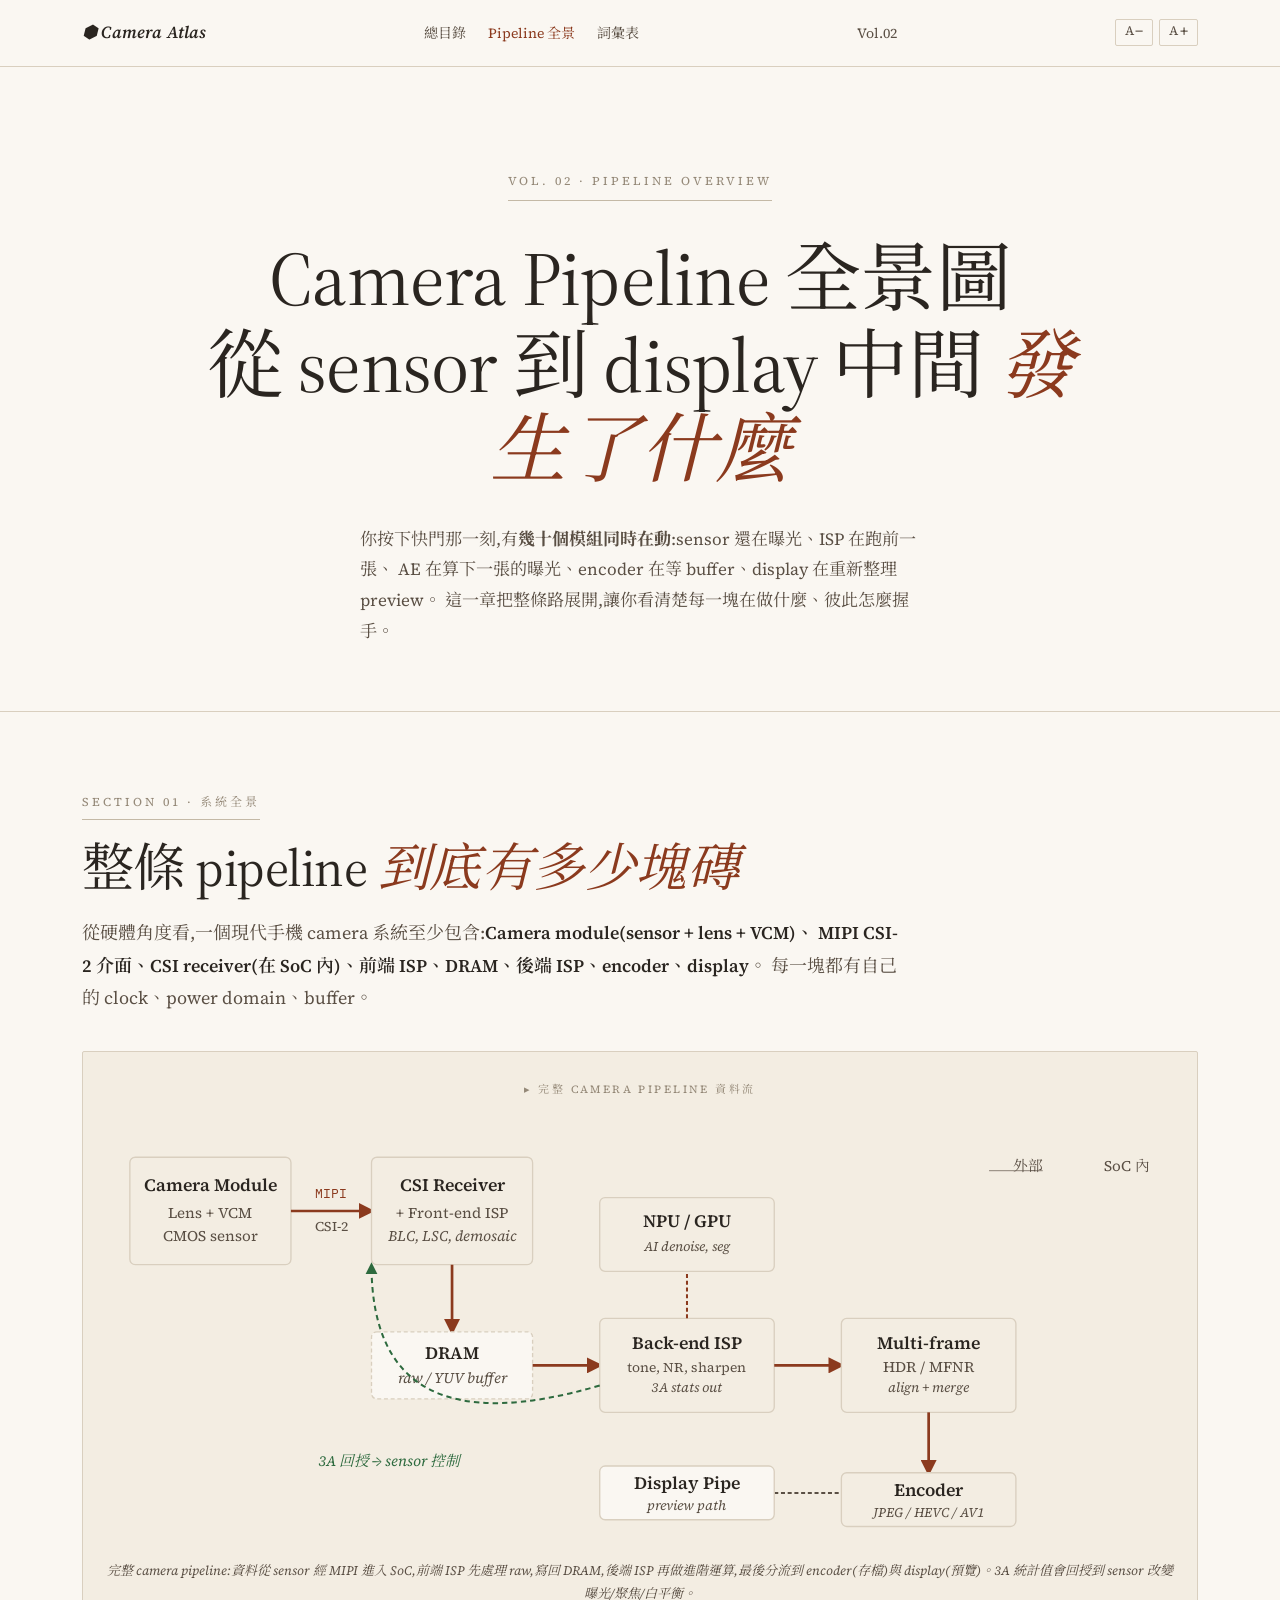
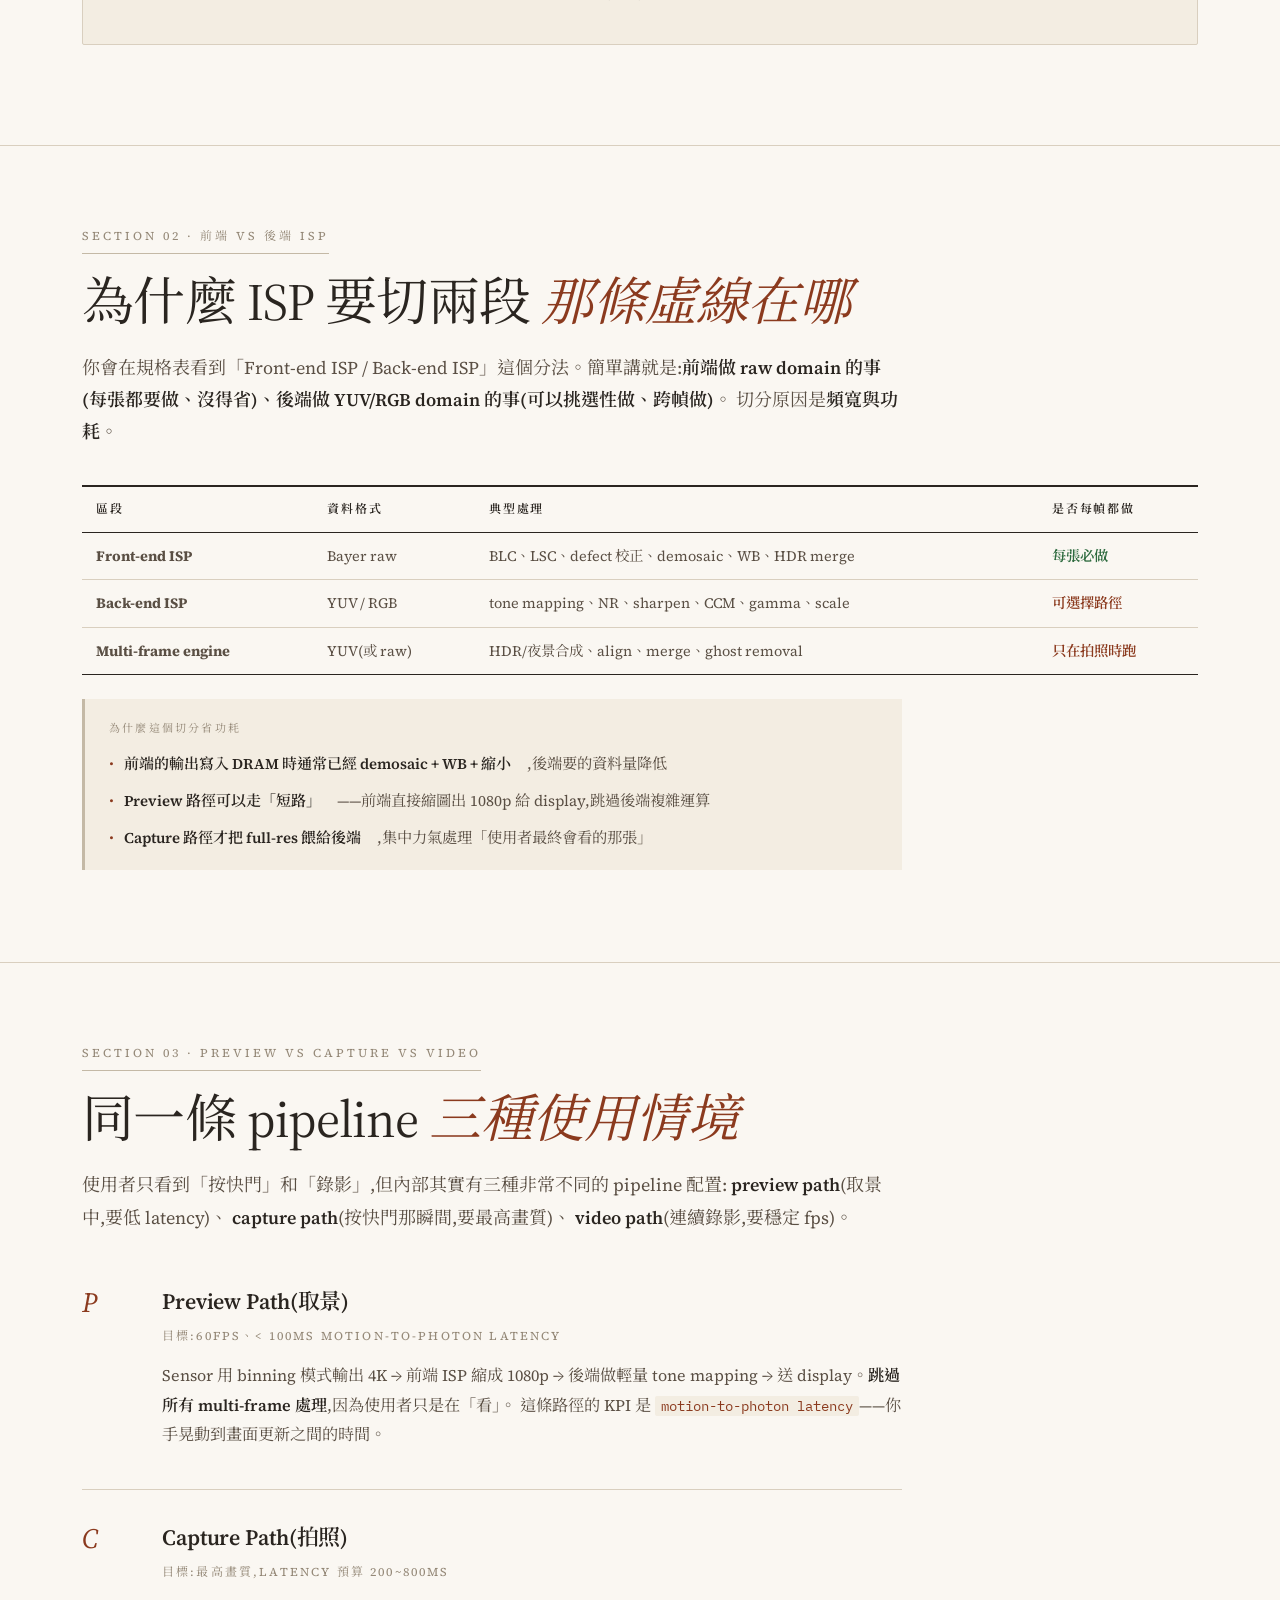
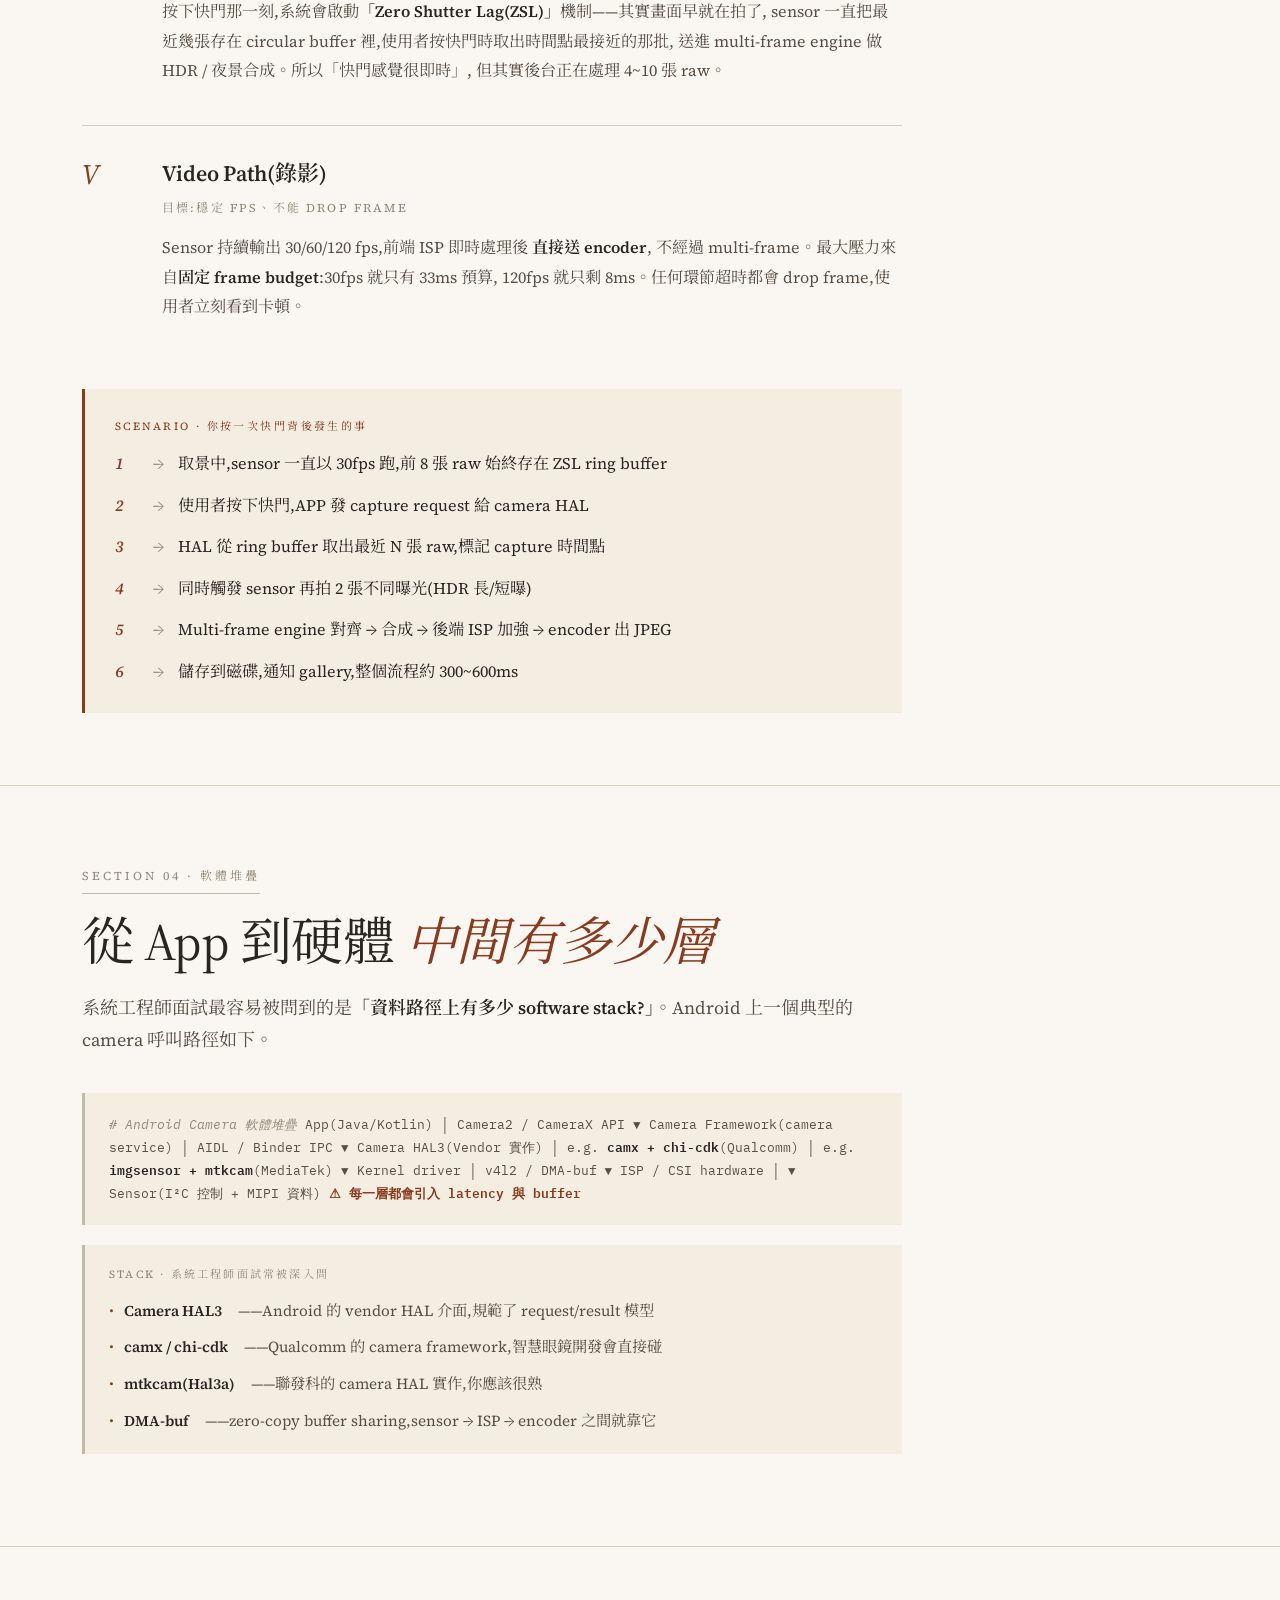
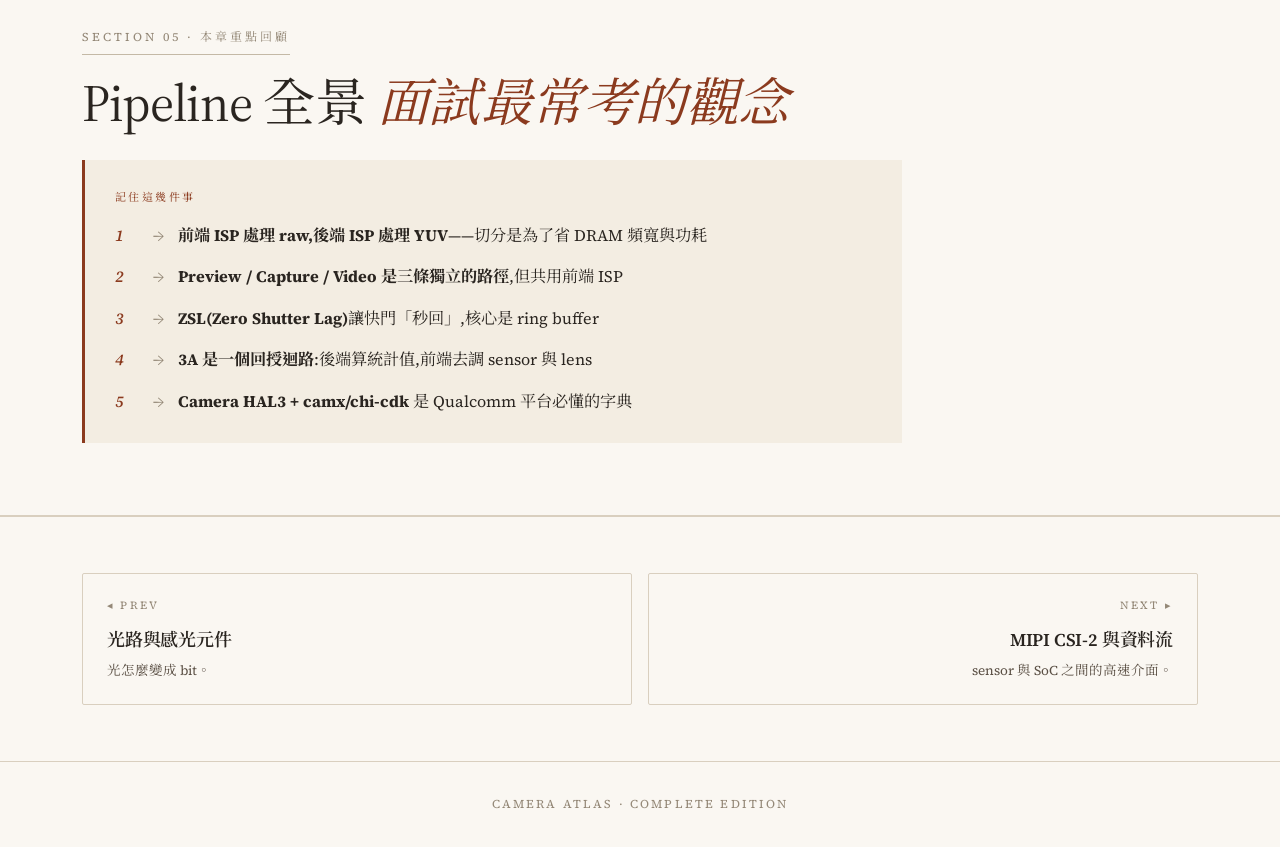
==== ch02-pipeline-overview.html @ 91dc0cac "Initial commit: Camera Atlas — ISP pipeline learning site" ====
<!DOCTYPE html>
<html lang="zh-Hant">
<head>
<meta charset="UTF-8">
<meta name="viewport" content="width=device-width, initial-scale=1.0">
<title>Camera Pipeline 全景圖 — Camera Atlas</title>
<link rel="preconnect" href="https://fonts.googleapis.com">
<link rel="preconnect" href="https://fonts.gstatic.com" crossorigin>
<link href="https://fonts.googleapis.com/css2?family=Source+Serif+4:ital,opsz,wght@0,8..60,400;0,8..60,600;0,8..60,700;1,8..60,400;1,8..60,600&family=Noto+Serif+TC:wght@400;500;700&family=IBM+Plex+Mono:wght@400;500&display=swap" rel="stylesheet">
<script>(function(){try{var s=parseInt(localStorage.getItem('webatlas_text_size'),10);var a=[15,16,17,18,19,20,22,24];if(!isNaN(s)&&s>=0&&s<a.length){document.documentElement.style.setProperty('--reader-fz',a[s]+'px');}}catch(e){}})();</script>
<link rel="stylesheet" href="style.css">
<script defer src="reader.js"></script>
</head>
<body>

<header class="top-bar">
  <div class="container">
    <div class="top-bar-inner">
      <a href="index.html" class="logo">⬢ Camera Atlas</a>
      <nav>
        <a href="index.html">總目錄</a>
        <a href="ch02-pipeline-overview.html" class="active">Pipeline 全景</a>
        <a href="glossary.html">詞彙表</a>
      </nav>
      <span>Vol.02</span>
      <div class="font-control" role="group" aria-label="字體大小">
        <button type="button" class="fz-btn" data-action="dec" aria-label="縮小字體">A<span class="fz-sym">−</span></button>
        <button type="button" class="fz-btn" data-action="inc" aria-label="放大字體">A<span class="fz-sym">+</span></button>
      </div>
    </div>
  </div>
</header>

<section class="hero">
  <div class="container">
    <div class="kicker">
      <span class="dot"></span>
      Vol. 02 · Pipeline Overview
    </div>
    <h1>Camera Pipeline 全景圖<br>從 sensor 到 display 中間 <em>發生了什麼</em></h1>
    <p class="hero-sub">
      你按下快門那一刻,有<strong>幾十個模組同時在動</strong>:sensor 還在曝光、ISP 在跑前一張、
      AE 在算下一張的曝光、encoder 在等 buffer、display 在重新整理 preview。
      這一章把整條路展開,讓你看清楚每一塊在做什麼、彼此怎麼握手。
    </p>
  </div>
</section>

<section class="section">
  <div class="container">
    <div class="section-tag">Section 01 · 系統全景</div>
    <h2>整條 pipeline <em>到底有多少塊磚</em></h2>
    <p class="lead">
      從硬體角度看,一個現代手機 camera 系統至少包含:<strong>Camera module(sensor + lens + VCM)、
      MIPI CSI-2 介面、CSI receiver(在 SoC 內)、前端 ISP、DRAM、後端 ISP、encoder、display</strong>。
      每一塊都有自己的 clock、power domain、buffer。
    </p>

    <div class="diagram">
      <div class="diagram-title">▸ 完整 camera pipeline 資料流</div>
      <svg viewBox="0 0 800 320" xmlns="http://www.w3.org/2000/svg">
        <!-- Camera module -->
        <rect x="20" y="30" width="120" height="80" rx="4" fill="#f3ede2" stroke="#d9cfbf"/>
        <text x="80" y="55" fill="#2a2520" font-family="Source Serif 4" font-size="13" font-weight="600" text-anchor="middle">Camera Module</text>
        <text x="80" y="75" fill="#5a4f44" font-family="Source Serif 4" font-size="11" text-anchor="middle">Lens + VCM</text>
        <text x="80" y="92" fill="#5a4f44" font-family="Source Serif 4" font-size="11" text-anchor="middle">CMOS sensor</text>

        <!-- MIPI CSI-2 -->
        <line x1="140" y1="70" x2="200" y2="70" stroke="#8b3a1e" stroke-width="2" marker-end="url(#arr)"/>
        <text x="170" y="60" fill="#8b3a1e" font-family="IBM Plex Mono" font-size="10" text-anchor="middle">MIPI</text>
        <text x="170" y="85" fill="#5a4f44" font-family="Source Serif 4" font-size="10" text-anchor="middle">CSI-2</text>

        <!-- SoC frontend -->
        <rect x="200" y="30" width="120" height="80" rx="4" fill="#f3ede2" stroke="#d9cfbf"/>
        <text x="260" y="55" fill="#2a2520" font-family="Source Serif 4" font-size="13" font-weight="600" text-anchor="middle">CSI Receiver</text>
        <text x="260" y="75" fill="#5a4f44" font-family="Source Serif 4" font-size="11" text-anchor="middle">+ Front-end ISP</text>
        <text x="260" y="92" fill="#5a4f44" font-family="Source Serif 4" font-size="11" font-style="italic" text-anchor="middle">BLC, LSC, demosaic</text>

        <!-- DRAM -->
        <line x1="260" y1="110" x2="260" y2="160" stroke="#8b3a1e" stroke-width="2" marker-end="url(#arr)"/>
        <rect x="200" y="160" width="120" height="50" rx="4" fill="#faf7f2" stroke="#d9cfbf" stroke-dasharray="3,2"/>
        <text x="260" y="180" fill="#2a2520" font-family="Source Serif 4" font-size="13" font-weight="600" text-anchor="middle">DRAM</text>
        <text x="260" y="198" fill="#5a4f44" font-family="Source Serif 4" font-size="11" font-style="italic" text-anchor="middle">raw / YUV buffer</text>

        <!-- Back-end ISP -->
        <line x1="320" y1="185" x2="370" y2="185" stroke="#8b3a1e" stroke-width="2" marker-end="url(#arr)"/>
        <rect x="370" y="150" width="130" height="70" rx="4" fill="#f3ede2" stroke="#d9cfbf"/>
        <text x="435" y="173" fill="#2a2520" font-family="Source Serif 4" font-size="13" font-weight="600" text-anchor="middle">Back-end ISP</text>
        <text x="435" y="190" fill="#5a4f44" font-family="Source Serif 4" font-size="10" text-anchor="middle">tone, NR, sharpen</text>
        <text x="435" y="205" fill="#5a4f44" font-family="Source Serif 4" font-size="10" font-style="italic" text-anchor="middle">3A stats out</text>

        <!-- NPU -->
        <line x1="435" y1="150" x2="435" y2="115" stroke="#8b3a1e" stroke-width="1.5" stroke-dasharray="3,2"/>
        <rect x="370" y="60" width="130" height="55" rx="4" fill="#f3ede2" stroke="#d9cfbf"/>
        <text x="435" y="82" fill="#2a2520" font-family="Source Serif 4" font-size="13" font-weight="600" text-anchor="middle">NPU / GPU</text>
        <text x="435" y="100" fill="#5a4f44" font-family="Source Serif 4" font-size="10" font-style="italic" text-anchor="middle">AI denoise, seg</text>

        <!-- Multi-frame engine -->
        <line x1="500" y1="185" x2="550" y2="185" stroke="#8b3a1e" stroke-width="2" marker-end="url(#arr)"/>
        <rect x="550" y="150" width="130" height="70" rx="4" fill="#f3ede2" stroke="#d9cfbf"/>
        <text x="615" y="173" fill="#2a2520" font-family="Source Serif 4" font-size="13" font-weight="600" text-anchor="middle">Multi-frame</text>
        <text x="615" y="190" fill="#5a4f44" font-family="Source Serif 4" font-size="11" text-anchor="middle">HDR / MFNR</text>
        <text x="615" y="205" fill="#5a4f44" font-family="Source Serif 4" font-size="10" font-style="italic" text-anchor="middle">align + merge</text>

        <!-- Encoder -->
        <line x1="615" y1="220" x2="615" y2="265" stroke="#8b3a1e" stroke-width="2" marker-end="url(#arr)"/>
        <rect x="550" y="265" width="130" height="40" rx="4" fill="#f3ede2" stroke="#d9cfbf"/>
        <text x="615" y="282" fill="#2a2520" font-family="Source Serif 4" font-size="13" font-weight="600" text-anchor="middle">Encoder</text>
        <text x="615" y="298" fill="#5a4f44" font-family="Source Serif 4" font-size="10" font-style="italic" text-anchor="middle">JPEG / HEVC / AV1</text>

        <!-- Display -->
        <line x1="500" y1="280" x2="550" y2="280" stroke="#5a4f44" stroke-width="1.5" stroke-dasharray="3,2"/>
        <rect x="370" y="260" width="130" height="40" rx="4" fill="#faf7f2" stroke="#d9cfbf"/>
        <text x="435" y="277" fill="#2a2520" font-family="Source Serif 4" font-size="13" font-weight="600" text-anchor="middle">Display Pipe</text>
        <text x="435" y="293" fill="#5a4f44" font-family="Source Serif 4" font-size="10" font-style="italic" text-anchor="middle">preview path</text>

        <!-- 3A loop back -->
        <path d="M370 200 Q200 250 200 110" stroke="#2d6a3e" stroke-width="1.5" fill="none" stroke-dasharray="4,3" marker-end="url(#arr-g)"/>
        <text x="160" y="260" fill="#2d6a3e" font-family="Source Serif 4" font-size="11" font-style="italic">3A 回授 → sensor 控制</text>

        <text x="700" y="40" fill="#5a4f44" font-family="Source Serif 4" font-size="11" text-anchor="end">外部</text>
        <line x1="660" y1="40" x2="700" y2="40" stroke="#5a4f44" stroke-width="0.5"/>
        <text x="780" y="40" fill="#5a4f44" font-family="Source Serif 4" font-size="11" text-anchor="end">SoC 內</text>

        <defs>
          <marker id="arr" viewBox="0 0 10 10" refX="8" refY="5" markerWidth="6" markerHeight="6" orient="auto">
            <path d="M0,0 L10,5 L0,10 z" fill="#8b3a1e"/>
          </marker>
          <marker id="arr-g" viewBox="0 0 10 10" refX="8" refY="5" markerWidth="6" markerHeight="6" orient="auto">
            <path d="M0,0 L10,5 L0,10 z" fill="#2d6a3e"/>
          </marker>
        </defs>
      </svg>
      <p class="diagram-caption">完整 camera pipeline:資料從 sensor 經 MIPI 進入 SoC,前端 ISP 先處理 raw,寫回 DRAM,後端 ISP 再做進階運算,最後分流到 encoder(存檔)與 display(預覽)。3A 統計值會回授到 sensor 改變曝光/聚焦/白平衡。</p>
    </div>
  </div>
</section>

<section class="section">
  <div class="container">
    <div class="section-tag">Section 02 · 前端 vs 後端 ISP</div>
    <h2>為什麼 ISP 要切兩段 <em>那條虛線在哪</em></h2>
    <p class="lead">
      你會在規格表看到「Front-end ISP / Back-end ISP」這個分法。簡單講就是:<strong>前端做 raw domain
      的事(每張都要做、沒得省)、後端做 YUV/RGB domain 的事(可以挑選性做、跨幀做)</strong>。
      切分原因是<strong>頻寬與功耗</strong>。
    </p>

    <table class="compare-table">
      <thead>
        <tr>
          <th>區段</th>
          <th>資料格式</th>
          <th>典型處理</th>
          <th>是否每幀都做</th>
        </tr>
      </thead>
      <tbody>
        <tr>
          <td><strong>Front-end ISP</strong></td>
          <td>Bayer raw</td>
          <td>BLC、LSC、defect 校正、demosaic、WB、HDR merge</td>
          <td class="yes">每張必做</td>
        </tr>
        <tr>
          <td><strong>Back-end ISP</strong></td>
          <td>YUV / RGB</td>
          <td>tone mapping、NR、sharpen、CCM、gamma、scale</td>
          <td class="no">可選擇路徑</td>
        </tr>
        <tr>
          <td><strong>Multi-frame engine</strong></td>
          <td>YUV(或 raw)</td>
          <td>HDR/夜景合成、align、merge、ghost removal</td>
          <td class="no">只在拍照時跑</td>
        </tr>
      </tbody>
    </table>

    <div class="tech-callout">
      <div class="ct-label">為什麼這個切分省功耗</div>
      <ul>
        <li><strong>前端的輸出寫入 DRAM 時通常已經 demosaic + WB + 縮小</strong>,後端要的資料量降低</li>
        <li><strong>Preview 路徑可以走「短路」</strong>——前端直接縮圖出 1080p 給 display,跳過後端複雜運算</li>
        <li><strong>Capture 路徑才把 full-res 餵給後端</strong>,集中力氣處理「使用者最終會看的那張」</li>
      </ul>
    </div>
  </div>
</section>

<section class="section">
  <div class="container">
    <div class="section-tag">Section 03 · Preview vs Capture vs Video</div>
    <h2>同一條 pipeline <em>三種使用情境</em></h2>
    <p class="lead">
      使用者只看到「按快門」和「錄影」,但內部其實有三種非常不同的 pipeline 配置:
      <strong>preview path</strong>(取景中,要低 latency)、
      <strong>capture path</strong>(按快門那瞬間,要最高畫質)、
      <strong>video path</strong>(連續錄影,要穩定 fps)。
    </p>

    <div class="steps">
      <div class="step">
        <div class="step-marker">P</div>
        <div class="step-content">
          <h3>Preview Path(取景)</h3>
          <div class="step-sub">目標:60fps、&lt; 100ms motion-to-photon latency</div>
          <p>
            Sensor 用 binning 模式輸出 4K → 前端 ISP 縮成 1080p → 後端做輕量 tone mapping →
            送 display。<strong>跳過所有 multi-frame 處理</strong>,因為使用者只是在「看」。
            這條路徑的 KPI 是 <code>motion-to-photon latency</code>——你手晃動到畫面更新之間的時間。
          </p>
        </div>
      </div>

      <div class="step">
        <div class="step-marker">C</div>
        <div class="step-content">
          <h3>Capture Path(拍照)</h3>
          <div class="step-sub">目標:最高畫質,latency 預算 200~800ms</div>
          <p>
            按下快門那一刻,系統會啟動<strong>「Zero Shutter Lag(ZSL)」</strong>機制——其實畫面早就在拍了,
            sensor 一直把最近幾張存在 circular buffer 裡,使用者按快門時取出時間點最接近的那批,
            送進 multi-frame engine 做 HDR / 夜景合成。所以「快門感覺很即時」,
            但其實後台正在處理 4~10 張 raw。
          </p>
        </div>
      </div>

      <div class="step">
        <div class="step-marker">V</div>
        <div class="step-content">
          <h3>Video Path(錄影)</h3>
          <div class="step-sub">目標:穩定 fps、不能 drop frame</div>
          <p>
            Sensor 持續輸出 30/60/120 fps,前端 ISP 即時處理後 <strong>直接送 encoder</strong>,
            不經過 multi-frame。最大壓力來自<strong>固定 frame budget</strong>:30fps 就只有 33ms 預算,
            120fps 就只剩 8ms。任何環節超時都會 drop frame,使用者立刻看到卡頓。
          </p>
        </div>
      </div>
    </div>

    <div class="scenario-card">
      <div class="label">Scenario · 你按一次快門背後發生的事</div>
      <div class="actions">
        <div class="action-line">
          <span class="num">1</span>
          <span class="arrow">→</span>
          <span>取景中,sensor 一直以 30fps 跑,前 8 張 raw 始終存在 ZSL ring buffer</span>
        </div>
        <div class="action-line">
          <span class="num">2</span>
          <span class="arrow">→</span>
          <span>使用者按下快門,APP 發 capture request 給 camera HAL</span>
        </div>
        <div class="action-line">
          <span class="num">3</span>
          <span class="arrow">→</span>
          <span>HAL 從 ring buffer 取出最近 N 張 raw,標記 capture 時間點</span>
        </div>
        <div class="action-line">
          <span class="num">4</span>
          <span class="arrow">→</span>
          <span>同時觸發 sensor 再拍 2 張不同曝光(HDR 長/短曝)</span>
        </div>
        <div class="action-line">
          <span class="num">5</span>
          <span class="arrow">→</span>
          <span>Multi-frame engine 對齊 → 合成 → 後端 ISP 加強 → encoder 出 JPEG</span>
        </div>
        <div class="action-line">
          <span class="num">6</span>
          <span class="arrow">→</span>
          <span>儲存到磁碟,通知 gallery,整個流程約 300~600ms</span>
        </div>
      </div>
    </div>
  </div>
</section>

<section class="section">
  <div class="container">
    <div class="section-tag">Section 04 · 軟體堆疊</div>
    <h2>從 App 到硬體 <em>中間有多少層</em></h2>
    <p class="lead">
      系統工程師面試最容易被問到的是<strong>「資料路徑上有多少 software stack?」</strong>。Android 上一個典型的 camera 呼叫路徑如下。
    </p>

    <div class="flow-illustration">
<span class="comment"># Android Camera 軟體堆疊</span>

  App(Java/Kotlin)
   │  Camera2 / CameraX API
   ▼
  Camera Framework(camera service)
   │  AIDL / Binder IPC
   ▼
  Camera HAL3(Vendor 實作)
   │  e.g. <span class="key">camx + chi-cdk</span>(Qualcomm)
   │  e.g. <span class="key">imgsensor + mtkcam</span>(MediaTek)
   ▼
  Kernel driver
   │  v4l2 / DMA-buf
   ▼
  ISP / CSI hardware
   │
   ▼
  Sensor(I²C 控制 + MIPI 資料)
   <span class="warn">⚠ 每一層都會引入 latency 與 buffer</span>
    </div>

    <div class="tech-callout">
      <div class="ct-label">Stack · 系統工程師面試常被深入問</div>
      <ul>
        <li><strong>Camera HAL3</strong>——Android 的 vendor HAL 介面,規範了 request/result 模型</li>
        <li><strong>camx / chi-cdk</strong>——Qualcomm 的 camera framework,智慧眼鏡開發會直接碰</li>
        <li><strong>mtkcam(Hal3a)</strong>——聯發科的 camera HAL 實作,你應該很熟</li>
        <li><strong>DMA-buf</strong>——zero-copy buffer sharing,sensor → ISP → encoder 之間就靠它</li>
      </ul>
    </div>
  </div>
</section>

<section class="section">
  <div class="container">
    <div class="section-tag">Section 05 · 本章重點回顧</div>
    <h2>Pipeline 全景 <em>面試最常考的觀念</em></h2>

    <div class="scenario-card">
      <div class="label">記住這幾件事</div>
      <div class="actions">
        <div class="action-line">
          <span class="num">1</span>
          <span class="arrow">→</span>
          <span><strong>前端 ISP 處理 raw,後端 ISP 處理 YUV</strong>——切分是為了省 DRAM 頻寬與功耗</span>
        </div>
        <div class="action-line">
          <span class="num">2</span>
          <span class="arrow">→</span>
          <span><strong>Preview / Capture / Video 是三條獨立的路徑</strong>,但共用前端 ISP</span>
        </div>
        <div class="action-line">
          <span class="num">3</span>
          <span class="arrow">→</span>
          <span><strong>ZSL(Zero Shutter Lag)</strong>讓快門「秒回」,核心是 ring buffer</span>
        </div>
        <div class="action-line">
          <span class="num">4</span>
          <span class="arrow">→</span>
          <span><strong>3A 是一個回授迴路</strong>:後端算統計值,前端去調 sensor 與 lens</span>
        </div>
        <div class="action-line">
          <span class="num">5</span>
          <span class="arrow">→</span>
          <span><strong>Camera HAL3 + camx/chi-cdk</strong> 是 Qualcomm 平台必懂的字典</span>
        </div>
      </div>
    </div>
  </div>
</section>

<section class="chapter-nav">
  <div class="container">
    <div class="chapter-nav-grid">
      <a href="ch01-optics-sensor.html" class="nav-card prev">
        <div class="label">Prev</div>
        <h4>光路與感光元件</h4>
        <p>光怎麼變成 bit。</p>
      </a>
      <a href="ch03-mipi-csi2.html" class="nav-card next">
        <div class="label">Next</div>
        <h4>MIPI CSI-2 與資料流</h4>
        <p>sensor 與 SoC 之間的高速介面。</p>
      </a>
    </div>
  </div>
</section>

<footer>
  <div class="container">
    Camera Atlas · Complete Edition
  </div>
</footer>

</body>
</html>
---- style.css ----
/* ============================================
   Web Atlas — 紙本書/閱讀器設計系統
   ============================================ */

:root {
  --paper: #faf7f2;
  --paper-2: #f3ede2;
  --paper-3: #ebe3d4;
  --ink: #2a2520;
  --ink-2: #5a4f44;
  --ink-3: #948877;
  --line: #d9cfbf;
  --line-2: #c4b9a6;
  --accent: #8b3a1e;
  --accent-soft: #b85a3a;
  --highlight: #f5e9d3;
}

* { margin: 0; padding: 0; box-sizing: border-box; }
html { scroll-behavior: smooth; }

body {
  font-family: 'Source Serif 4', 'Noto Serif TC', Georgia, serif;
  background: var(--paper);
  color: var(--ink);
  font-size: var(--reader-fz, 18px);
  line-height: 1.75;
  font-weight: 400;
  -webkit-font-smoothing: antialiased;
  -moz-osx-font-smoothing: grayscale;
  text-rendering: optimizeLegibility;
}

.container {
  max-width: 1180px;
  margin: 0 auto;
  padding: 0 32px;
}

/* 即使外層容器寬到 1180px, 長文閱讀仍維持書本式
   ~820px 中欄, 但圖表/目錄/字彙表可佔滿整個容器。*/
.section .section-tag,
.section h2,
.section .lead,
.section > .container > p,
.steps,
.scenario-card,
.tech-callout,
.flow-illustration {
  max-width: 820px;
}

/* ============ 頂部導覽列 ============ */
.top-bar {
  border-bottom: 1px solid var(--line);
  padding: 18px 0;
  font-size: 14px;
  color: var(--ink-2);
  background: var(--paper);
  position: sticky;
  top: 0;
  z-index: 100;
}

.top-bar-inner {
  display: flex;
  justify-content: space-between;
  align-items: center;
  gap: 20px;
  flex-wrap: wrap;
}

.top-bar .logo {
  color: var(--ink);
  text-decoration: none;
  font-weight: 600;
  font-style: italic;
  font-size: 17px;
  letter-spacing: 0.01em;
}

.top-bar nav {
  display: flex;
  gap: 22px;
  flex-wrap: wrap;
}

.top-bar nav a {
  color: var(--ink-2);
  text-decoration: none;
  transition: color 0.2s;
  font-size: 14px;
}

.top-bar nav a:hover, .top-bar nav a.active {
  color: var(--accent);
}

.top-bar > .container > .top-bar-inner > span:last-child {
  font-size: 12px;
  color: var(--ink-3);
  font-style: italic;
  letter-spacing: 0.05em;
}

/* ============ Hero ============ */
.hero {
  padding: 96px 0 64px;
  text-align: center;
  border-bottom: 1px solid var(--line);
}

.kicker {
  display: inline-block;
  font-size: 12px;
  letter-spacing: 0.25em;
  text-transform: uppercase;
  color: var(--ink-3);
  margin-bottom: 36px;
  padding-bottom: 8px;
  border-bottom: 1px solid var(--line-2);
}

.kicker .dot { display: none; }

h1, h2, h3, h4 {
  font-family: 'Source Serif 4', 'Noto Serif TC', Georgia, serif;
  font-weight: 400;
  letter-spacing: -0.01em;
  color: var(--ink);
}

.hero h1 {
  font-size: clamp(38px, 6.4vw, 76px);
  line-height: 1.1;
  margin-bottom: 32px;
  font-weight: 400;
  max-width: 940px;
  margin-left: auto;
  margin-right: auto;
}

.hero h1 em, .hero h1 .highlight {
  font-style: italic;
  color: var(--accent);
  font-weight: 400;
}

.hero h1 br { display: block; content: ''; margin-top: 4px; }

.hero-sub {
  font-size: 0.95em;
  color: var(--ink-2);
  line-height: 1.8;
  text-align: left;
  max-width: 560px;
  margin: 0 auto;
}

.hero-sub code, p code {
  font-family: 'IBM Plex Mono', 'Menlo', monospace;
  background: var(--paper-2);
  padding: 1px 6px;
  border-radius: 2px;
  color: var(--accent);
  font-size: 0.85em;
}

/* ============ Section ============ */
.section {
  padding: 72px 0;
  border-bottom: 1px solid var(--line);
}

.section-tag {
  font-size: 12px;
  letter-spacing: 0.25em;
  text-transform: uppercase;
  color: var(--ink-3);
  margin-bottom: 18px;
  padding-bottom: 6px;
  border-bottom: 1px solid var(--line-2);
  display: inline-block;
}

.section-tag::before { display: none; }

.section h2 {
  font-size: clamp(30px, 4.4vw, 52px);
  line-height: 1.15;
  margin-bottom: 20px;
  font-weight: 400;
}

.section h2 em {
  font-style: italic;
  color: var(--accent);
}

.section .lead {
  font-size: 1em;
  color: var(--ink-2);
  line-height: 1.8;
  margin-bottom: 36px;
}

.section .lead strong {
  color: var(--ink);
  font-weight: 600;
}

.section p {
  margin-bottom: 18px;
  color: var(--ink-2);
}

/* ============ 步驟列表 ============ */
.steps {
  display: flex;
  flex-direction: column;
  gap: 0;
  margin-top: 36px;
  position: relative;
}

.steps::before { display: none; }

.step {
  display: grid;
  grid-template-columns: 56px 1fr;
  gap: 24px;
  padding: 28px 0;
  border-top: 1px solid var(--line);
  position: relative;
}

.step:first-child { border-top: none; padding-top: 12px; }

.step-marker {
  width: auto;
  height: auto;
  border: none;
  background: transparent;
  border-radius: 0;
  display: block;
  font-family: 'Source Serif 4', Georgia, serif;
  font-size: 28px;
  font-style: italic;
  color: var(--accent);
  font-weight: 400;
  line-height: 1.2;
  padding-top: 4px;
}

.step-content h3 {
  font-family: 'Source Serif 4', 'Noto Serif TC', Georgia, serif;
  font-size: 22px;
  font-weight: 600;
  margin-bottom: 6px;
  color: var(--ink);
  letter-spacing: -0.005em;
}

.step-content .step-sub {
  font-size: 12px;
  letter-spacing: 0.18em;
  color: var(--ink-3);
  margin-bottom: 14px;
  text-transform: uppercase;
  font-style: normal;
  font-family: inherit;
}

.step-content p {
  font-size: 0.9em;
  color: var(--ink-2);
  line-height: 1.8;
  margin-bottom: 12px;
}

.step-content strong {
  color: var(--ink);
  font-weight: 600;
}

/* ============ 縮寫卡（術語小註解） ============ */
.acronym {
  display: inline;
  background: transparent;
  border: none;
  padding: 0;
  border-radius: 0;
  font-family: inherit;
  color: var(--accent);
  cursor: help;
  border-bottom: 1px dotted var(--line-2);
}

.acronym .full {
  font-family: inherit;
  font-size: 0.85em;
  color: var(--ink-3);
  font-style: italic;
}

/* ============ 技術清單 callout ============ */
.tech-callout {
  background: var(--paper-2);
  border: none;
  border-left: 3px solid var(--line-2);
  border-radius: 0;
  padding: 20px 24px;
  margin: 20px 0;
}

.tech-callout .ct-label {
  font-family: inherit;
  font-size: 11px;
  letter-spacing: 0.2em;
  text-transform: uppercase;
  color: var(--ink-3);
  margin-bottom: 12px;
}

.tech-callout ul {
  list-style: none;
  display: flex;
  flex-direction: column;
  gap: 10px;
}

.tech-callout li {
  font-size: 0.85em;
  color: var(--ink-2);
  display: flex;
  gap: 10px;
  align-items: baseline;
  line-height: 1.65;
}

.tech-callout li::before {
  content: '·';
  color: var(--accent);
  font-family: inherit;
  font-size: 16px;
  flex-shrink: 0;
  font-weight: bold;
}

.tech-callout li strong {
  color: var(--ink);
  font-family: inherit;
  font-size: 15px;
  font-weight: 600;
  margin-right: 6px;
}

/* ============ 流程示意（ASCII / 終端風）============ */
.flow-illustration {
  background: var(--paper-2);
  border: none;
  border-left: 3px solid var(--line-2);
  border-radius: 0;
  padding: 20px 24px;
  margin: 20px 0;
  font-family: 'IBM Plex Mono', 'Menlo', monospace;
  font-size: 12.5px;
  line-height: 1.85;
  color: var(--ink-2);
  overflow-x: auto;
}

.flow-illustration .arrow-line { color: var(--accent); }
.flow-illustration .key { color: var(--ink); font-weight: 600; }
.flow-illustration .comment { color: var(--ink-3); font-style: italic; }
.flow-illustration .warn { color: var(--accent); font-weight: 600; }

/* ============ SVG 圖示容器 ============ */
.diagram {
  background: var(--paper-2);
  border: 1px solid var(--line);
  border-radius: 2px;
  padding: 28px 20px 20px;
  margin: 28px 0;
  overflow-x: auto;
}

.diagram-title {
  font-family: inherit;
  font-size: 11px;
  letter-spacing: 0.22em;
  text-transform: uppercase;
  color: var(--ink-3);
  margin-bottom: 18px;
  text-align: center;
}

.diagram svg {
  display: block;
  margin: 0 auto;
  max-width: 100%;
  height: auto;
}

.diagram-caption {
  font-size: 13px;
  color: var(--ink-3);
  margin-top: 14px;
  text-align: center;
  font-style: italic;
}

/* ============ 章節導覽（底部）============ */
.chapter-nav {
  padding: 56px 0;
  border-top: 1px solid var(--line);
  background: var(--paper);
}

.chapter-nav-grid {
  display: grid;
  grid-template-columns: 1fr 1fr;
  gap: 16px;
}

.nav-card {
  display: block;
  padding: 22px 24px;
  border: 1px solid var(--line);
  border-radius: 2px;
  text-decoration: none;
  color: var(--ink);
  background: var(--paper);
  transition: border-color 0.2s, background 0.2s;
}

.nav-card:hover {
  border-color: var(--accent);
  background: var(--paper-2);
}

.nav-card .label {
  font-family: inherit;
  font-size: 11px;
  letter-spacing: 0.2em;
  text-transform: uppercase;
  color: var(--ink-3);
  margin-bottom: 8px;
}

.nav-card h4 {
  font-family: 'Source Serif 4', 'Noto Serif TC', Georgia, serif;
  font-size: 18px;
  font-weight: 600;
  margin-bottom: 6px;
  color: var(--ink);
}

.nav-card p {
  font-size: 0.75em;
  color: var(--ink-2);
  line-height: 1.55;
}

.nav-card.prev .label::before { content: '◂  '; }
.nav-card.next { text-align: right; }
.nav-card.next .label::after { content: '  ▸'; }

/* ============ 場景卡 ============ */
.scenario-card {
  background: var(--paper-2);
  border: none;
  border-left: 3px solid var(--accent);
  padding: 28px 30px;
  border-radius: 0;
  margin-top: 28px;
}

.scenario-card .label {
  font-family: inherit;
  font-size: 11px;
  letter-spacing: 0.22em;
  text-transform: uppercase;
  color: var(--accent);
  margin-bottom: 14px;
}

.scenario-card .actions {
  display: flex;
  flex-direction: column;
  gap: 14px;
}

.action-line {
  display: flex;
  align-items: flex-start;
  gap: 14px;
  font-size: 0.9em;
  color: var(--ink);
  line-height: 1.7;
}

.action-line .num {
  font-family: 'Source Serif 4', Georgia, serif;
  color: var(--accent);
  font-style: italic;
  font-weight: 600;
  flex-shrink: 0;
  width: 24px;
}

.action-line .arrow {
  color: var(--ink-3);
  font-family: inherit;
  flex-shrink: 0;
}

/* ============ Footer ============ */
footer {
  padding: 32px 0;
  text-align: center;
  font-size: 12px;
  letter-spacing: 0.18em;
  text-transform: uppercase;
  color: var(--ink-3);
  border-top: 1px solid var(--line);
  background: var(--paper);
  font-family: inherit;
}

/* ============ 比較表 ============ */
.compare-table {
  width: 100%;
  border-collapse: collapse;
  margin: 24px 0;
  font-size: 0.8em;
  background: var(--paper);
  border-top: 2px solid var(--ink);
  border-bottom: 1px solid var(--ink);
  border-radius: 0;
  overflow: hidden;
}

.compare-table th, .compare-table td {
  padding: 12px 14px;
  text-align: left;
  border-bottom: 1px solid var(--line);
  vertical-align: top;
}

.compare-table th {
  background: transparent;
  font-family: inherit;
  font-size: 12px;
  letter-spacing: 0.15em;
  text-transform: uppercase;
  color: var(--ink);
  font-weight: 600;
  border-bottom: 1px solid var(--ink);
}

.compare-table td {
  color: var(--ink-2);
  line-height: 1.55;
}

.compare-table tr:last-child td { border-bottom: none; }

.compare-table .yes { color: #2d6a3e; font-weight: 600; }
.compare-table .no  { color: var(--accent); font-weight: 600; }

/* ============ Glossary 縮寫表 ============ */
.glossary {
  display: grid;
  grid-template-columns: repeat(auto-fit, minmax(360px, 1fr));
  gap: 0 36px;
  margin: 24px 0;
}

.gloss-item {
  background: transparent;
  border: none;
  border-bottom: 1px solid var(--line);
  padding: 16px 4px;
  border-radius: 0;
  display: grid;
  grid-template-columns: 110px 1fr;
  gap: 18px;
  align-items: baseline;
}

.gloss-item .abbr {
  font-family: 'Source Serif 4', Georgia, serif;
  font-size: 17px;
  font-weight: 600;
  font-style: italic;
  color: var(--accent);
  margin-bottom: 0;
}

.gloss-item .full-name {
  display: block;
  font-size: 12px;
  color: var(--ink-3);
  margin-top: 2px;
  font-family: inherit;
  font-style: italic;
}

.gloss-item .desc {
  font-size: 0.85em;
  color: var(--ink-2);
  line-height: 1.65;
}

/* ============ Responsive ============ */
@media (max-width: 600px) {
  body { font-size: var(--reader-fz, 17px); }
  .container { padding: 0 20px; }
  .hero { padding: 60px 0 44px; }
  .step { grid-template-columns: 44px 1fr; gap: 16px; padding: 22px 0; }
  .step-marker { font-size: 22px; }
  .chapter-nav-grid { grid-template-columns: 1fr; }
  .top-bar nav { gap: 14px; font-size: 13px; }
  .gloss-item { grid-template-columns: 1fr; gap: 4px; }
  .scenario-card { padding: 22px 20px; }
  .tech-callout, .flow-illustration { padding: 16px 18px; }
}

/* 動畫 */
@keyframes fadeUp {
  from { opacity: 0; transform: translateY(8px); }
  to   { opacity: 1; transform: translateY(0); }
}

.hero > .container > * {
  animation: fadeUp 0.6s ease backwards;
}

.hero h1     { animation-delay: 0.05s; }
.hero-sub    { animation-delay: 0.15s; }
.scenario-card, .glossary { animation-delay: 0.25s; }

/* 全域選取色 */
::selection { background: var(--highlight); color: var(--ink); }

/* ============ 字體大小控制 ============ */
.font-control {
  display: inline-flex;
  align-items: center;
  gap: 6px;
}

.fz-btn {
  background: transparent;
  border: 1px solid var(--line);
  color: var(--ink-2);
  font-family: 'Source Serif 4', 'Noto Serif TC', Georgia, serif;
  font-size: 13px;
  padding: 3px 9px 4px;
  cursor: pointer;
  border-radius: 2px;
  line-height: 1.2;
  letter-spacing: 0.02em;
  transition: border-color 0.2s, color 0.2s, background 0.15s;
  user-select: none;
  -webkit-tap-highlight-color: transparent;
}

.fz-btn:hover {
  border-color: var(--accent);
  color: var(--accent);
}

.fz-btn:active {
  background: var(--paper-2);
}

.fz-btn .fz-sym {
  font-size: 1.15em;
  vertical-align: -1px;
  margin-left: 1px;
  font-weight: 600;
}

.fz-btn[data-action="reset"] {
  font-size: 11px;
  padding: 4px 8px;
  letter-spacing: 0.1em;
  text-transform: uppercase;
  font-style: italic;
  color: var(--ink-3);
}

@media (max-width: 600px) {
  .font-control { gap: 4px; }
  .fz-btn { padding: 2px 8px 3px; font-size: 12px; }
  .fz-btn[data-action="reset"] { display: none; }
}
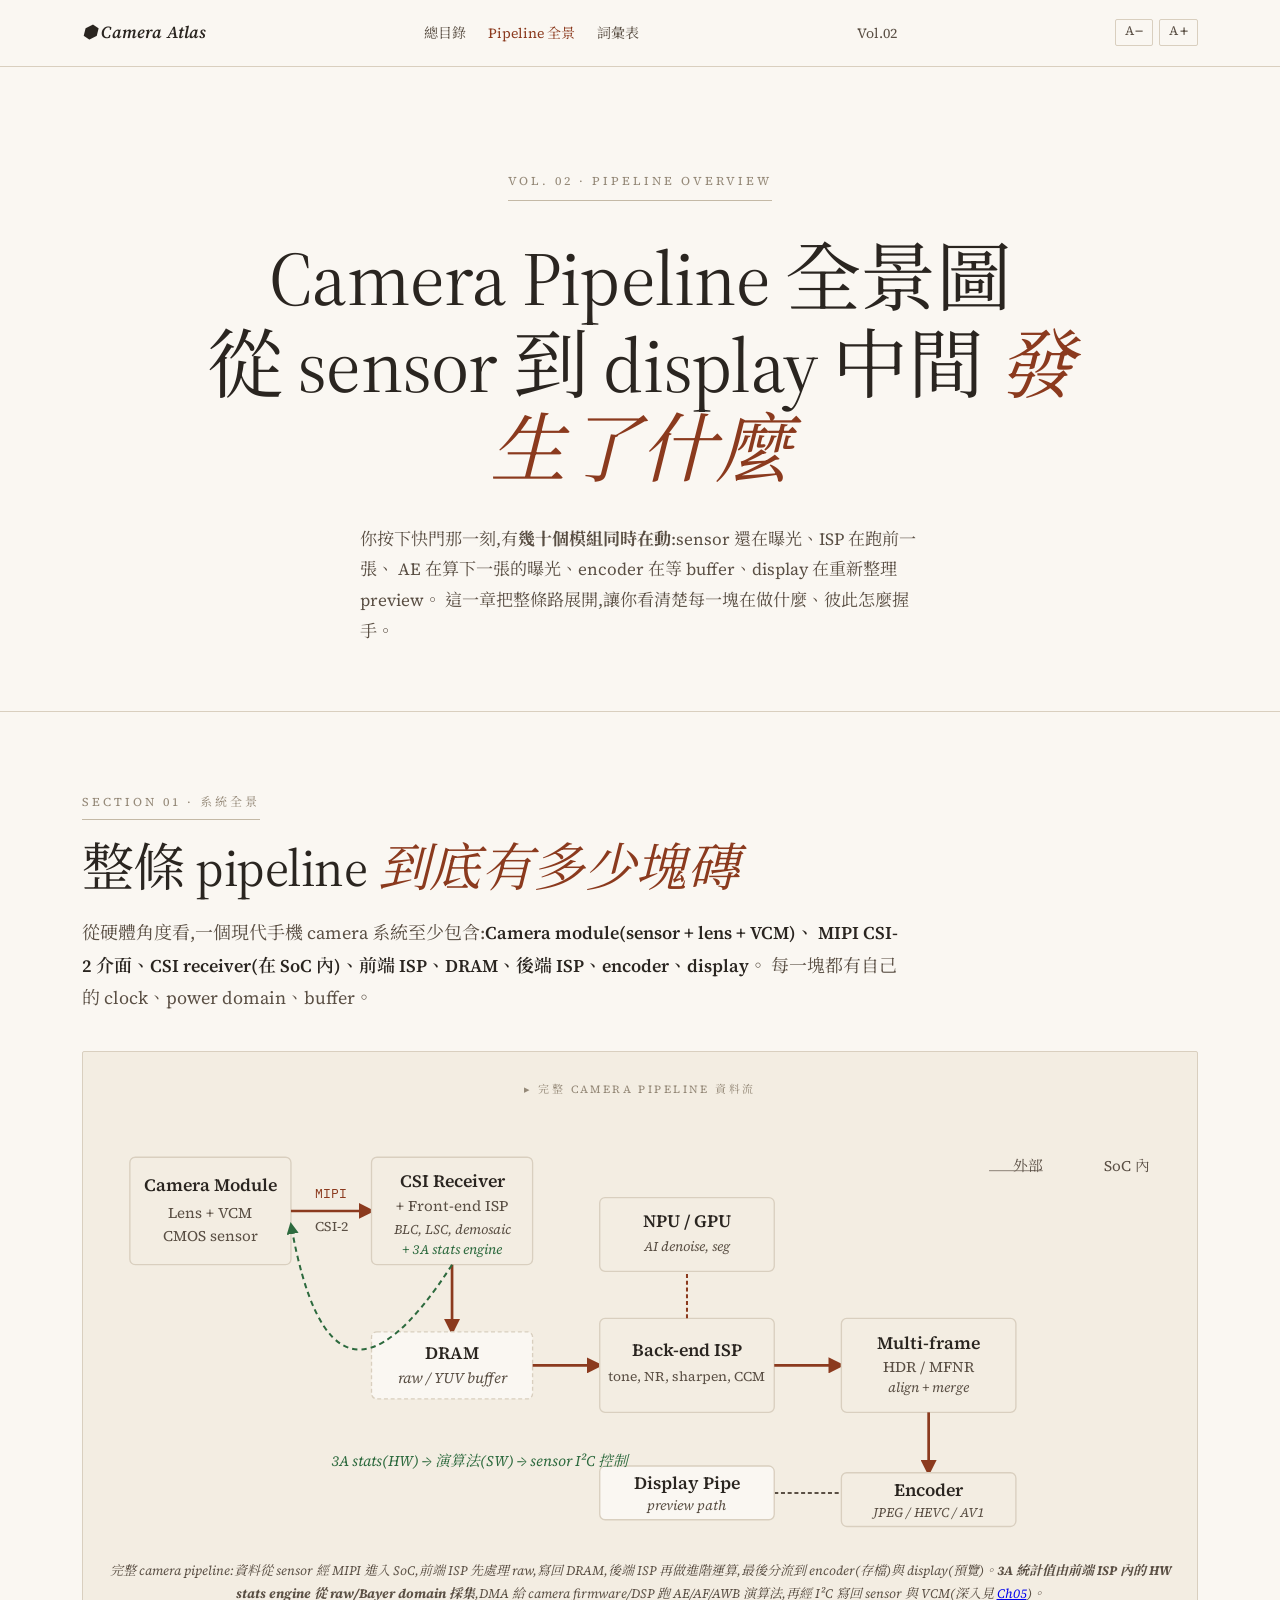
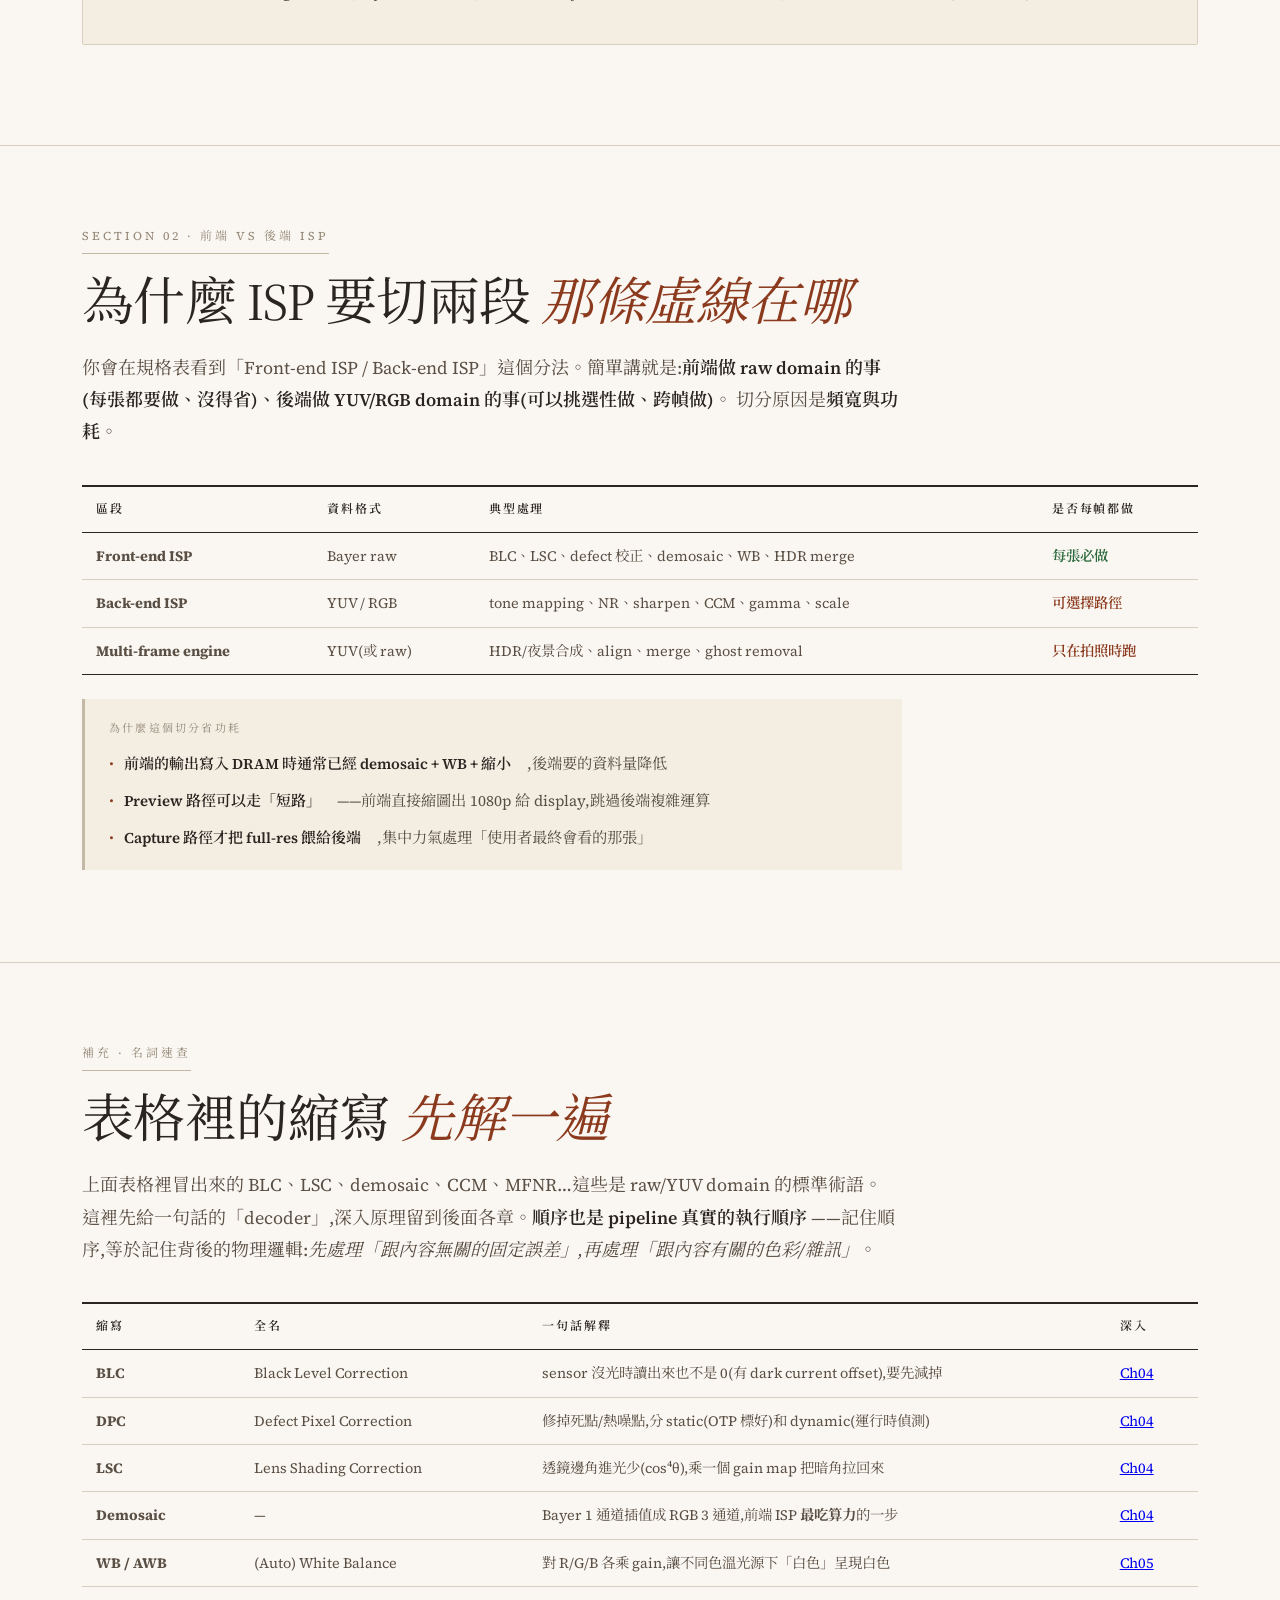
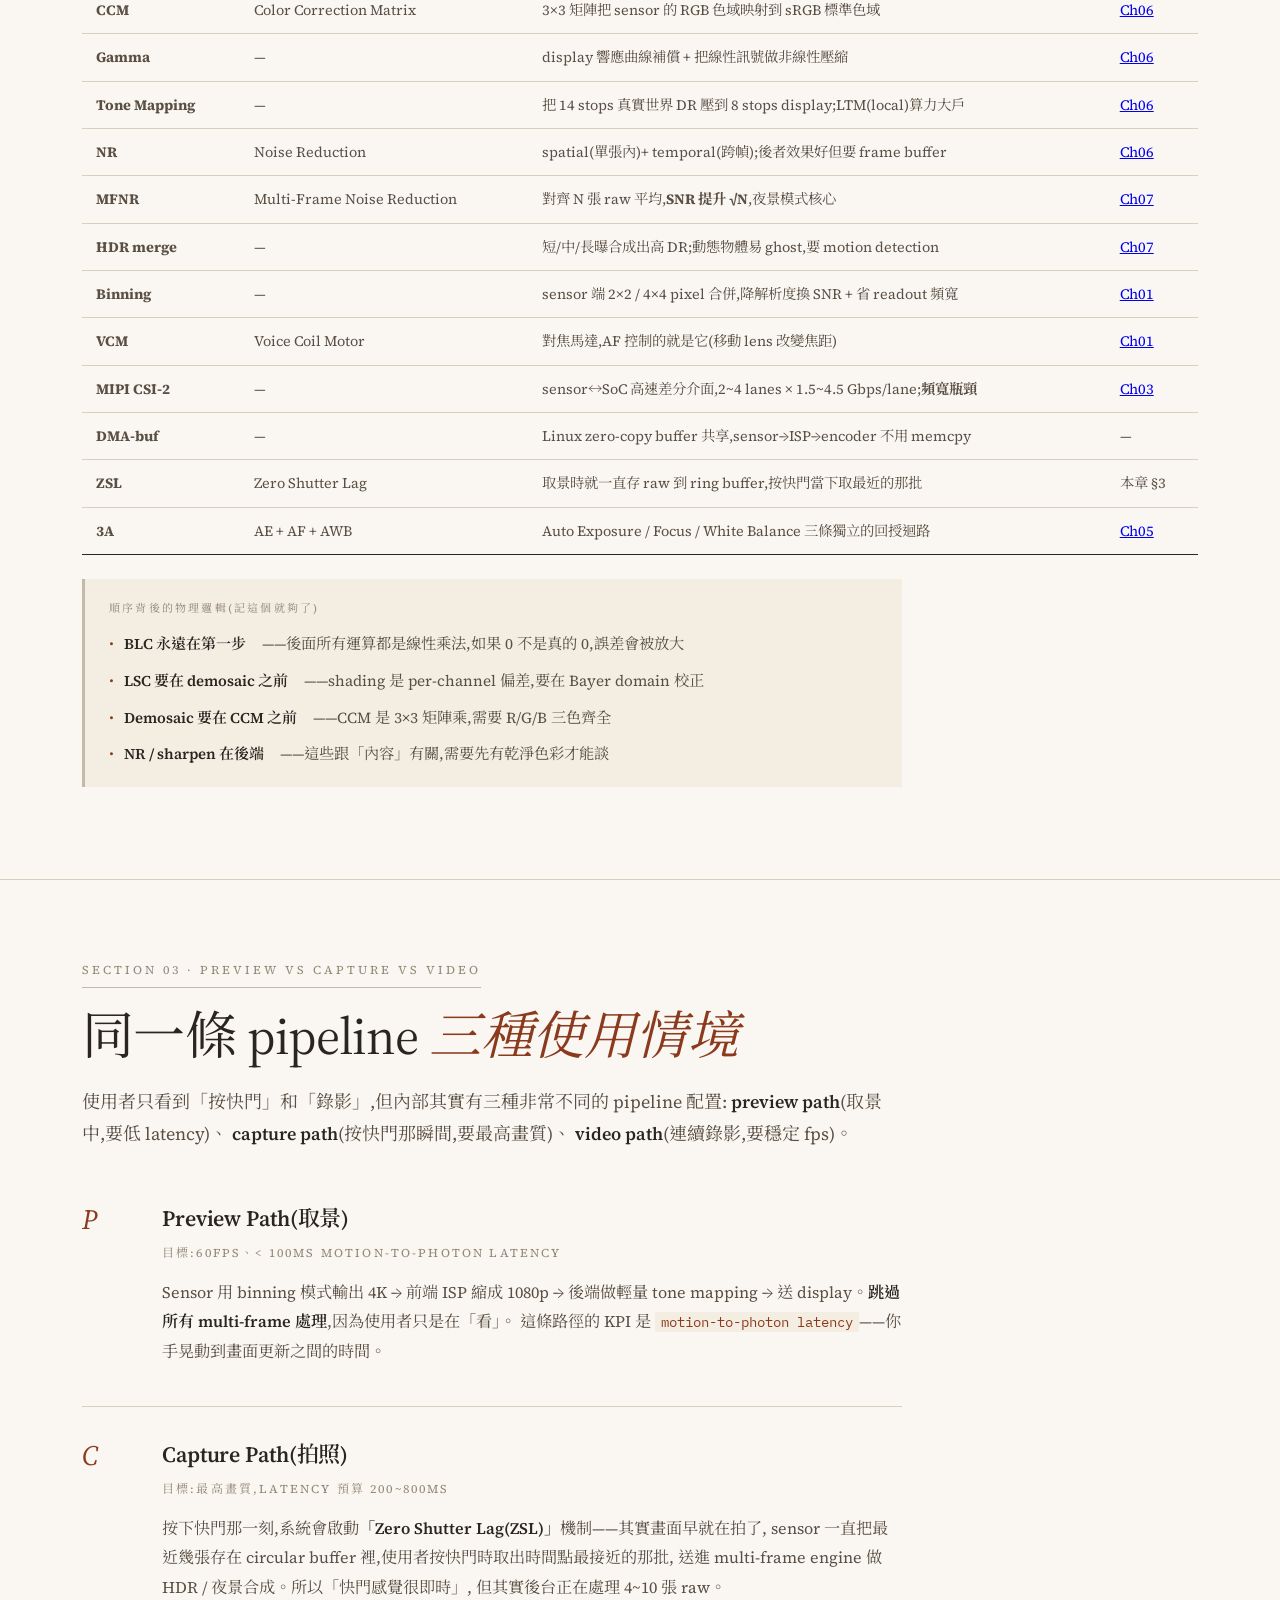
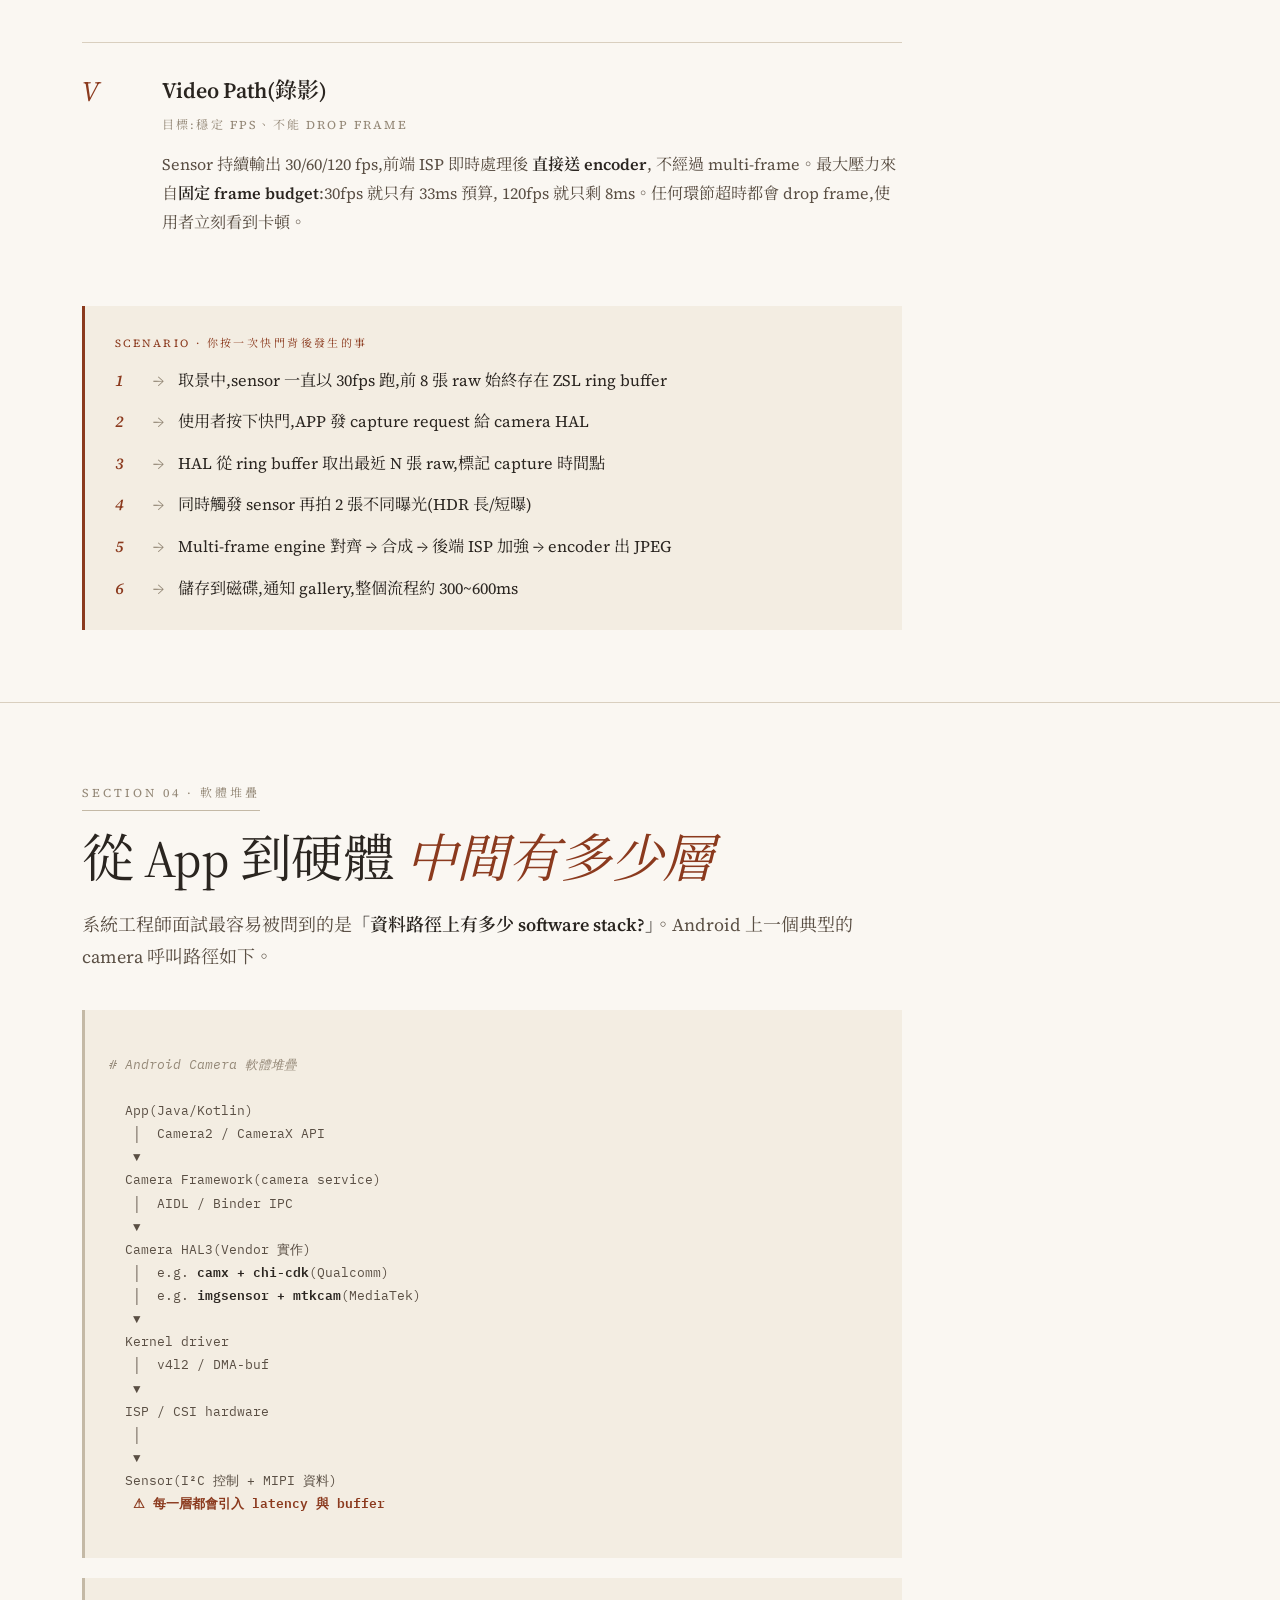
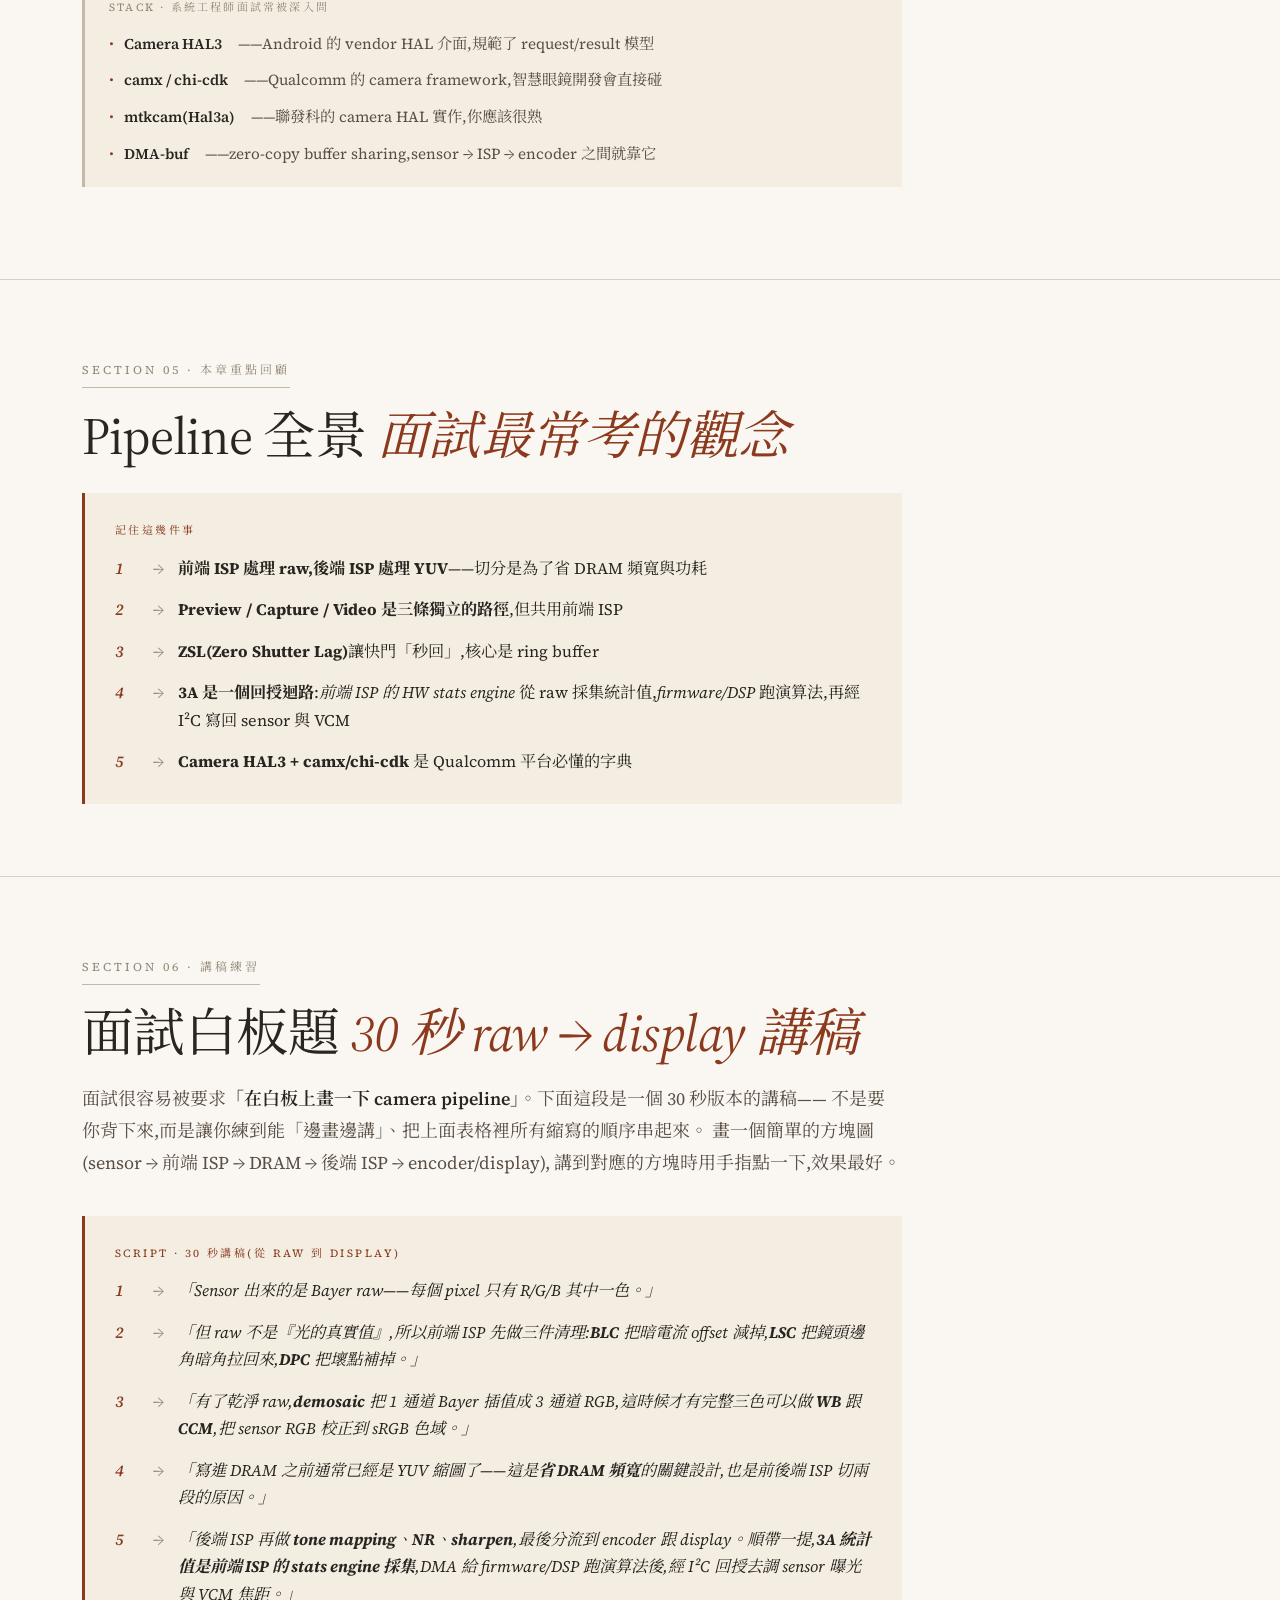
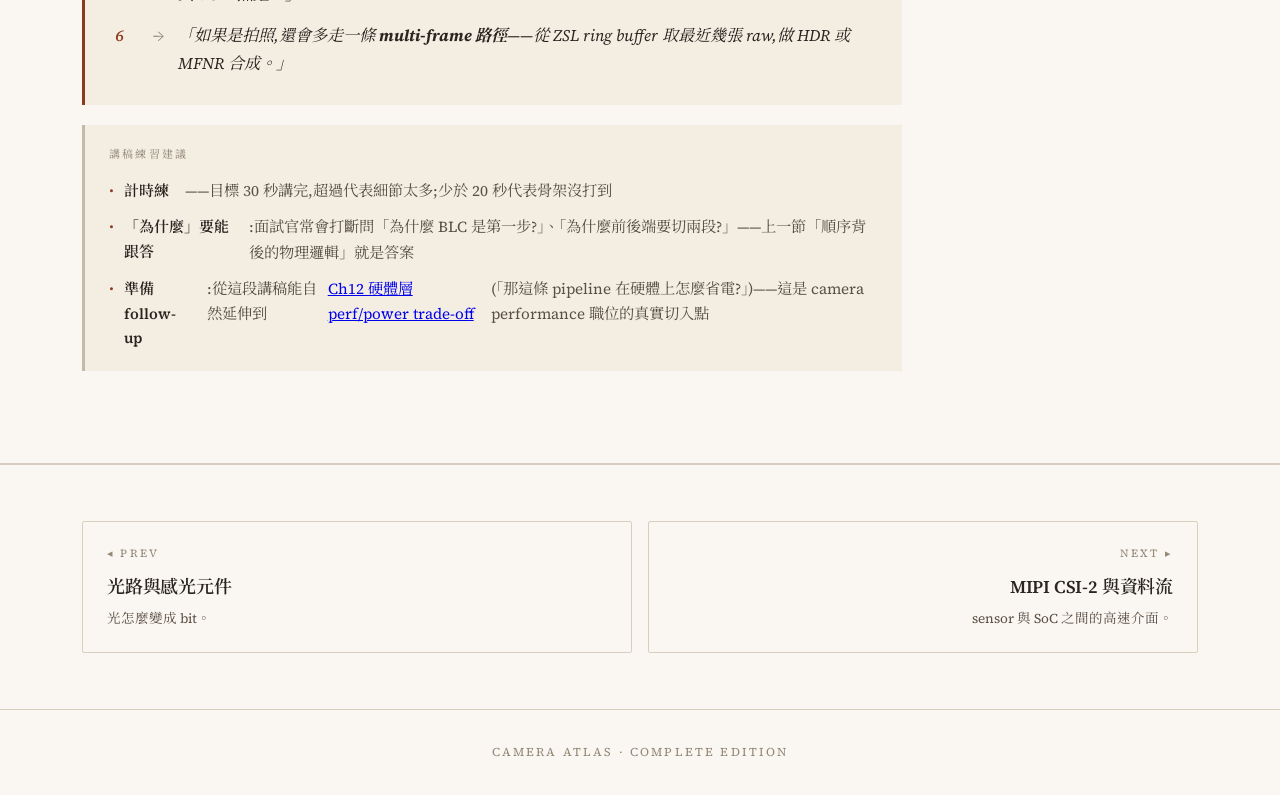
==== commit 546e8587: "Add ch12 (HW perf/power) + ch02 term decoder & 30-sec script; fix 3A stats placement - ch02: add 補充 " ====
--- a/ch02-pipeline-overview.html
+++ b/ch02-pipeline-overview.html
@@ -72,9 +72,10 @@
 
         <!-- SoC frontend -->
         <rect x="200" y="30" width="120" height="80" rx="4" fill="#f3ede2" stroke="#d9cfbf"/>
-        <text x="260" y="55" fill="#2a2520" font-family="Source Serif 4" font-size="13" font-weight="600" text-anchor="middle">CSI Receiver</text>
-        <text x="260" y="75" fill="#5a4f44" font-family="Source Serif 4" font-size="11" text-anchor="middle">+ Front-end ISP</text>
-        <text x="260" y="92" fill="#5a4f44" font-family="Source Serif 4" font-size="11" font-style="italic" text-anchor="middle">BLC, LSC, demosaic</text>
+        <text x="260" y="52" fill="#2a2520" font-family="Source Serif 4" font-size="13" font-weight="600" text-anchor="middle">CSI Receiver</text>
+        <text x="260" y="70" fill="#5a4f44" font-family="Source Serif 4" font-size="11" text-anchor="middle">+ Front-end ISP</text>
+        <text x="260" y="87" fill="#5a4f44" font-family="Source Serif 4" font-size="10" font-style="italic" text-anchor="middle">BLC, LSC, demosaic</text>
+        <text x="260" y="102" fill="#2d6a3e" font-family="Source Serif 4" font-size="10" font-style="italic" text-anchor="middle">+ 3A stats engine</text>
 
         <!-- DRAM -->
         <line x1="260" y1="110" x2="260" y2="160" stroke="#8b3a1e" stroke-width="2" marker-end="url(#arr)"/>
@@ -85,9 +86,8 @@
         <!-- Back-end ISP -->
         <line x1="320" y1="185" x2="370" y2="185" stroke="#8b3a1e" stroke-width="2" marker-end="url(#arr)"/>
         <rect x="370" y="150" width="130" height="70" rx="4" fill="#f3ede2" stroke="#d9cfbf"/>
-        <text x="435" y="173" fill="#2a2520" font-family="Source Serif 4" font-size="13" font-weight="600" text-anchor="middle">Back-end ISP</text>
-        <text x="435" y="190" fill="#5a4f44" font-family="Source Serif 4" font-size="10" text-anchor="middle">tone, NR, sharpen</text>
-        <text x="435" y="205" fill="#5a4f44" font-family="Source Serif 4" font-size="10" font-style="italic" text-anchor="middle">3A stats out</text>
+        <text x="435" y="178" fill="#2a2520" font-family="Source Serif 4" font-size="13" font-weight="600" text-anchor="middle">Back-end ISP</text>
+        <text x="435" y="197" fill="#5a4f44" font-family="Source Serif 4" font-size="10" text-anchor="middle">tone, NR, sharpen, CCM</text>
 
         <!-- NPU -->
         <line x1="435" y1="150" x2="435" y2="115" stroke="#8b3a1e" stroke-width="1.5" stroke-dasharray="3,2"/>
@@ -114,9 +114,9 @@
         <text x="435" y="277" fill="#2a2520" font-family="Source Serif 4" font-size="13" font-weight="600" text-anchor="middle">Display Pipe</text>
         <text x="435" y="293" fill="#5a4f44" font-family="Source Serif 4" font-size="10" font-style="italic" text-anchor="middle">preview path</text>
 
-        <!-- 3A loop back -->
-        <path d="M370 200 Q200 250 200 110" stroke="#2d6a3e" stroke-width="1.5" fill="none" stroke-dasharray="4,3" marker-end="url(#arr-g)"/>
-        <text x="160" y="260" fill="#2d6a3e" font-family="Source Serif 4" font-size="11" font-style="italic">3A 回授 → sensor 控制</text>
+        <!-- 3A loop back: stats engine (front-end ISP, HW) → algo (firmware/DSP) → sensor I²C -->
+        <path d="M260 110 Q170 250 140 80" stroke="#2d6a3e" stroke-width="1.5" fill="none" stroke-dasharray="4,3" marker-end="url(#arr-g)"/>
+        <text x="170" y="260" fill="#2d6a3e" font-family="Source Serif 4" font-size="11" font-style="italic">3A stats(HW) → 演算法(SW) → sensor I²C 控制</text>
 
         <text x="700" y="40" fill="#5a4f44" font-family="Source Serif 4" font-size="11" text-anchor="end">外部</text>
         <line x1="660" y1="40" x2="700" y2="40" stroke="#5a4f44" stroke-width="0.5"/>
@@ -131,7 +131,7 @@
           </marker>
         </defs>
       </svg>
-      <p class="diagram-caption">完整 camera pipeline:資料從 sensor 經 MIPI 進入 SoC,前端 ISP 先處理 raw,寫回 DRAM,後端 ISP 再做進階運算,最後分流到 encoder(存檔)與 display(預覽)。3A 統計值會回授到 sensor 改變曝光/聚焦/白平衡。</p>
+      <p class="diagram-caption">完整 camera pipeline:資料從 sensor 經 MIPI 進入 SoC,前端 ISP 先處理 raw,寫回 DRAM,後端 ISP 再做進階運算,最後分流到 encoder(存檔)與 display(預覽)。<strong>3A 統計值由前端 ISP 內的 HW stats engine 從 raw/Bayer domain 採集</strong>,DMA 給 camera firmware/DSP 跑 AE/AF/AWB 演算法,再經 I²C 寫回 sensor 與 VCM(深入見 <a href="ch05-3a-algorithms.html">Ch05</a>)。</p>
     </div>
   </div>
 </section>
@@ -183,6 +183,143 @@
         <li><strong>前端的輸出寫入 DRAM 時通常已經 demosaic + WB + 縮小</strong>,後端要的資料量降低</li>
         <li><strong>Preview 路徑可以走「短路」</strong>——前端直接縮圖出 1080p 給 display,跳過後端複雜運算</li>
         <li><strong>Capture 路徑才把 full-res 餵給後端</strong>,集中力氣處理「使用者最終會看的那張」</li>
+      </ul>
+    </div>
+  </div>
+</section>
+
+<section class="section">
+  <div class="container">
+    <div class="section-tag">補充 · 名詞速查</div>
+    <h2>表格裡的縮寫 <em>先解一遍</em></h2>
+    <p class="lead">
+      上面表格裡冒出來的 BLC、LSC、demosaic、CCM、MFNR…這些是 raw/YUV domain 的標準術語。
+      這裡先給一句話的「decoder」,深入原理留到後面各章。<strong>順序也是 pipeline 真實的執行順序</strong>
+      ——記住順序,等於記住背後的物理邏輯:<em>先處理「跟內容無關的固定誤差」,再處理「跟內容有關的色彩/雜訊」</em>。
+    </p>
+
+    <table class="compare-table">
+      <thead>
+        <tr>
+          <th>縮寫</th>
+          <th>全名</th>
+          <th>一句話解釋</th>
+          <th>深入</th>
+        </tr>
+      </thead>
+      <tbody>
+        <tr>
+          <td><strong>BLC</strong></td>
+          <td>Black Level Correction</td>
+          <td>sensor 沒光時讀出來也不是 0(有 dark current offset),要先減掉</td>
+          <td><a href="ch04-isp-frontend.html">Ch04</a></td>
+        </tr>
+        <tr>
+          <td><strong>DPC</strong></td>
+          <td>Defect Pixel Correction</td>
+          <td>修掉死點/熱噪點,分 static(OTP 標好)和 dynamic(運行時偵測)</td>
+          <td><a href="ch04-isp-frontend.html">Ch04</a></td>
+        </tr>
+        <tr>
+          <td><strong>LSC</strong></td>
+          <td>Lens Shading Correction</td>
+          <td>透鏡邊角進光少(cos⁴θ),乘一個 gain map 把暗角拉回來</td>
+          <td><a href="ch04-isp-frontend.html">Ch04</a></td>
+        </tr>
+        <tr>
+          <td><strong>Demosaic</strong></td>
+          <td>—</td>
+          <td>Bayer 1 通道插值成 RGB 3 通道,前端 ISP <strong>最吃算力</strong>的一步</td>
+          <td><a href="ch04-isp-frontend.html">Ch04</a></td>
+        </tr>
+        <tr>
+          <td><strong>WB / AWB</strong></td>
+          <td>(Auto) White Balance</td>
+          <td>對 R/G/B 各乘 gain,讓不同色溫光源下「白色」呈現白色</td>
+          <td><a href="ch05-3a-algorithms.html">Ch05</a></td>
+        </tr>
+        <tr>
+          <td><strong>CCM</strong></td>
+          <td>Color Correction Matrix</td>
+          <td>3×3 矩陣把 sensor 的 RGB 色域映射到 sRGB 標準色域</td>
+          <td><a href="ch06-isp-backend.html">Ch06</a></td>
+        </tr>
+        <tr>
+          <td><strong>Gamma</strong></td>
+          <td>—</td>
+          <td>display 響應曲線補償 + 把線性訊號做非線性壓縮</td>
+          <td><a href="ch06-isp-backend.html">Ch06</a></td>
+        </tr>
+        <tr>
+          <td><strong>Tone Mapping</strong></td>
+          <td>—</td>
+          <td>把 14 stops 真實世界 DR 壓到 8 stops display;LTM(local)算力大戶</td>
+          <td><a href="ch06-isp-backend.html">Ch06</a></td>
+        </tr>
+        <tr>
+          <td><strong>NR</strong></td>
+          <td>Noise Reduction</td>
+          <td>spatial(單張內)+ temporal(跨幀);後者效果好但要 frame buffer</td>
+          <td><a href="ch06-isp-backend.html">Ch06</a></td>
+        </tr>
+        <tr>
+          <td><strong>MFNR</strong></td>
+          <td>Multi-Frame Noise Reduction</td>
+          <td>對齊 N 張 raw 平均,<strong>SNR 提升 √N</strong>,夜景模式核心</td>
+          <td><a href="ch07-multiframe-hdr.html">Ch07</a></td>
+        </tr>
+        <tr>
+          <td><strong>HDR merge</strong></td>
+          <td>—</td>
+          <td>短/中/長曝合成出高 DR;動態物體易 ghost,要 motion detection</td>
+          <td><a href="ch07-multiframe-hdr.html">Ch07</a></td>
+        </tr>
+        <tr>
+          <td><strong>Binning</strong></td>
+          <td>—</td>
+          <td>sensor 端 2×2 / 4×4 pixel 合併,降解析度換 SNR + 省 readout 頻寬</td>
+          <td><a href="ch01-optics-sensor.html">Ch01</a></td>
+        </tr>
+        <tr>
+          <td><strong>VCM</strong></td>
+          <td>Voice Coil Motor</td>
+          <td>對焦馬達,AF 控制的就是它(移動 lens 改變焦距)</td>
+          <td><a href="ch01-optics-sensor.html">Ch01</a></td>
+        </tr>
+        <tr>
+          <td><strong>MIPI CSI-2</strong></td>
+          <td>—</td>
+          <td>sensor↔SoC 高速差分介面,2~4 lanes × 1.5~4.5 Gbps/lane;<strong>頻寬瓶頸</strong></td>
+          <td><a href="ch03-mipi-csi2.html">Ch03</a></td>
+        </tr>
+        <tr>
+          <td><strong>DMA-buf</strong></td>
+          <td>—</td>
+          <td>Linux zero-copy buffer 共享,sensor→ISP→encoder 不用 memcpy</td>
+          <td>—</td>
+        </tr>
+        <tr>
+          <td><strong>ZSL</strong></td>
+          <td>Zero Shutter Lag</td>
+          <td>取景時就一直存 raw 到 ring buffer,按快門當下取最近的那批</td>
+          <td>本章 §3</td>
+        </tr>
+        <tr>
+          <td><strong>3A</strong></td>
+          <td>AE + AF + AWB</td>
+          <td>Auto Exposure / Focus / White Balance 三條獨立的回授迴路</td>
+          <td><a href="ch05-3a-algorithms.html">Ch05</a></td>
+        </tr>
+      </tbody>
+    </table>
+
+    <div class="tech-callout">
+      <div class="ct-label">順序背後的物理邏輯(記這個就夠了)</div>
+      <ul>
+        <li><strong>BLC 永遠在第一步</strong>——後面所有運算都是線性乘法,如果 0 不是真的 0,誤差會被放大</li>
+        <li><strong>LSC 要在 demosaic 之前</strong>——shading 是 per-channel 偏差,要在 Bayer domain 校正</li>
+        <li><strong>Demosaic 要在 CCM 之前</strong>——CCM 是 3×3 矩陣乘,需要 R/G/B 三色齊全</li>
+        <li><strong>NR / sharpen 在後端</strong>——這些跟「內容」有關,需要先有乾淨色彩才能談</li>
       </ul>
     </div>
   </div>
@@ -348,7 +485,7 @@
         <div class="action-line">
           <span class="num">4</span>
           <span class="arrow">→</span>
-          <span><strong>3A 是一個回授迴路</strong>:後端算統計值,前端去調 sensor 與 lens</span>
+          <span><strong>3A 是一個回授迴路</strong>:<em>前端 ISP 的 HW stats engine</em> 從 raw 採集統計值,<em>firmware/DSP</em> 跑演算法,再經 I²C 寫回 sensor 與 VCM</span>
         </div>
         <div class="action-line">
           <span class="num">5</span>
@@ -356,6 +493,64 @@
           <span><strong>Camera HAL3 + camx/chi-cdk</strong> 是 Qualcomm 平台必懂的字典</span>
         </div>
       </div>
+    </div>
+  </div>
+</section>
+
+<section class="section">
+  <div class="container">
+    <div class="section-tag">Section 06 · 講稿練習</div>
+    <h2>面試白板題 <em>30 秒 raw → display 講稿</em></h2>
+    <p class="lead">
+      面試很容易被要求<strong>「在白板上畫一下 camera pipeline」</strong>。下面這段是一個 30 秒版本的講稿——
+      不是要你背下來,而是讓你練到能「邊畫邊講」、把上面表格裡所有縮寫的順序串起來。
+      畫一個簡單的方塊圖(sensor → 前端 ISP → DRAM → 後端 ISP → encoder/display),
+      講到對應的方塊時用手指點一下,效果最好。
+    </p>
+
+    <div class="scenario-card">
+      <div class="label">Script · 30 秒講稿(從 raw 到 display)</div>
+      <div class="actions">
+        <div class="action-line">
+          <span class="num">1</span>
+          <span class="arrow">→</span>
+          <span><em>「Sensor 出來的是 Bayer raw——每個 pixel 只有 R/G/B 其中一色。」</em></span>
+        </div>
+        <div class="action-line">
+          <span class="num">2</span>
+          <span class="arrow">→</span>
+          <span><em>「但 raw 不是『光的真實值』,所以前端 ISP 先做三件清理:<strong>BLC</strong> 把暗電流 offset 減掉,<strong>LSC</strong> 把鏡頭邊角暗角拉回來,<strong>DPC</strong> 把壞點補掉。」</em></span>
+        </div>
+        <div class="action-line">
+          <span class="num">3</span>
+          <span class="arrow">→</span>
+          <span><em>「有了乾淨 raw,<strong>demosaic</strong> 把 1 通道 Bayer 插值成 3 通道 RGB,這時候才有完整三色可以做 <strong>WB</strong> 跟 <strong>CCM</strong>,把 sensor RGB 校正到 sRGB 色域。」</em></span>
+        </div>
+        <div class="action-line">
+          <span class="num">4</span>
+          <span class="arrow">→</span>
+          <span><em>「寫進 DRAM 之前通常已經是 YUV 縮圖了——這是<strong>省 DRAM 頻寬</strong>的關鍵設計,也是前後端 ISP 切兩段的原因。」</em></span>
+        </div>
+        <div class="action-line">
+          <span class="num">5</span>
+          <span class="arrow">→</span>
+          <span><em>「後端 ISP 再做 <strong>tone mapping</strong>、<strong>NR</strong>、<strong>sharpen</strong>,最後分流到 encoder 跟 display。順帶一提,<strong>3A 統計值是前端 ISP 的 stats engine 採集</strong>,DMA 給 firmware/DSP 跑演算法後,經 I²C 回授去調 sensor 曝光與 VCM 焦距。」</em></span>
+        </div>
+        <div class="action-line">
+          <span class="num">6</span>
+          <span class="arrow">→</span>
+          <span><em>「如果是拍照,還會多走一條 <strong>multi-frame 路徑</strong>——從 ZSL ring buffer 取最近幾張 raw,做 HDR 或 MFNR 合成。」</em></span>
+        </div>
+      </div>
+    </div>
+
+    <div class="tech-callout">
+      <div class="ct-label">講稿練習建議</div>
+      <ul>
+        <li><strong>計時練</strong>——目標 30 秒講完,超過代表細節太多;少於 20 秒代表骨架沒打到</li>
+        <li><strong>「為什麼」要能跟答</strong>:面試官常會打斷問「為什麼 BLC 是第一步?」、「為什麼前後端要切兩段?」——上一節「順序背後的物理邏輯」就是答案</li>
+        <li><strong>準備 follow-up</strong>:從這段講稿能自然延伸到 <a href="ch12-hw-perf-power.html">Ch12 硬體層 perf/power trade-off</a>(「那這條 pipeline 在硬體上怎麼省電?」)——這是 camera performance 職位的真實切入點</li>
+      </ul>
     </div>
   </div>
 </section>
--- a/style.css
+++ b/style.css
@@ -368,6 +368,8 @@
   line-height: 1.85;
   color: var(--ink-2);
   overflow-x: auto;
+  white-space: pre;
+  tab-size: 2;
 }
 
 .flow-illustration .arrow-line { color: var(--accent); }
